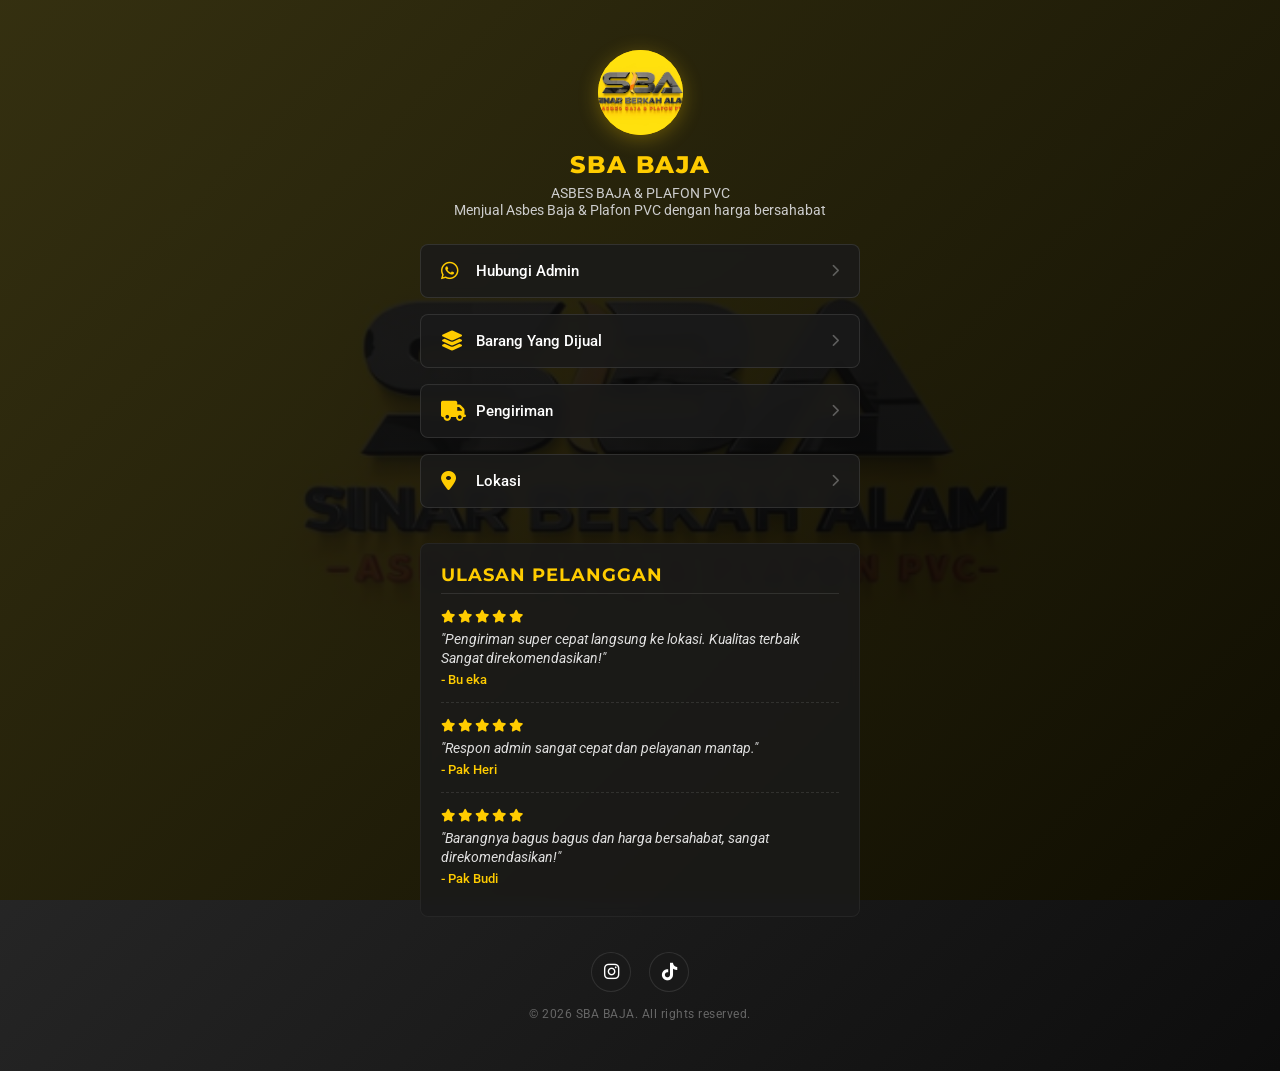
==== index.html @ a4f4d7d9 "Add files via upload" ====
<!DOCTYPE html>
<html lang="id">
<head>
    <meta charset="UTF-8">
    <meta name="viewport" content="width=device-width, initial-scale=1.0">
    <title>Sinar Berkah Alam</title>
    <link rel="icon" type="image/x-icon" href="sbaprofil.jpeg">
    <link rel="preconnect" href="https://fonts.googleapis.com">
    <link rel="preconnect" href="https://fonts.gstatic.com" crossorigin>
    <link href="https://fonts.googleapis.com/css2?family=Montserrat:wght@700;800&family=Roboto:wght@400;500;700&display=swap" rel="stylesheet">
    <link rel="stylesheet" href="https://cdnjs.cloudflare.com/ajax/libs/font-awesome/6.5.1/css/all.min.css">
    <link rel="stylesheet" href="style.css">
</head>
<body>

<div class="bg-overlay"></div>

    <div class="container" id="main-page">
        
        <header class="profile-header">
            <div class="logo-wrapper">
             <img src="sbaprofil.jpeg" alt="Logo Toko Baja Utama" class="profile-img">
            </div>
            <h1>SBA BAJA </h1>
            <p class="tagline">ASBES BAJA & PLAFON PVC</p>
             <p class="tagline">Menjual Asbes Baja & Plafon PVC dengan harga bersahabat</p>
        </header>

        <main class="links-container">
            
            <a href="https://wa.me/6287849456328?text=Halo%20Kak,%20saya%20ingin%20tanya%20." target="_blank" class="link-card whatsapp-btn">
                <i class="fa-brands fa-whatsapp"></i>
                <span class="link-text">Hubungi Admin </span>
                <i class="fa-solid fa-chevron-right arrow-icon"></i>
            </a>

            <button class="link-card" id="btn-katalog">
                <i class="fa-solid fa-layer-group"></i>
                <span class="link-text">Barang Yang Dijual</span>
                <i class="fa-solid fa-chevron-right arrow-icon"></i>
            </button>

            <button class="link-card" id="btn-pengiriman">
                <i class="fa-solid fa-truck"></i>
                <span class="link-text">Pengiriman</span>
                <i class="fa-solid fa-chevron-right arrow-icon"></i>
            </button>

            <a href="https://maps.app.goo.gl/fTJNXTaYMmRYV2j47" target="_blank" class="link-card">
                <i class="fa-solid fa-location-dot"></i>
                <span class="link-text">Lokasi</span>
                <i class="fa-solid fa-chevron-right arrow-icon"></i>
            </a>

        </main>

        <section class="reviews-section">
            <h2>Ulasan Pelanggan</h2>
            
            <div class="review-card">
                <div class="review-stars">
                    <i class="fa-solid fa-star"></i>
                    <i class="fa-solid fa-star"></i>
                    <i class="fa-solid fa-star"></i>
                    <i class="fa-solid fa-star"></i>
                    <i class="fa-solid fa-star"></i>
                </div>
                <p class="review-text">"Pengiriman super cepat langsung ke lokasi. Kualitas terbaik Sangat direkomendasikan!"</p>
                <p class="review-author">- Bu eka</p>
            </div>

            <div class="review-card">
                <div class="review-stars">
                    <i class="fa-solid fa-star"></i>
                    <i class="fa-solid fa-star"></i>
                    <i class="fa-solid fa-star"></i>
                    <i class="fa-solid fa-star"></i>
                    <i class="fa-solid fa-star"></i>
                </div>
                <p class="review-text">"Respon admin sangat cepat dan pelayanan mantap."</p>
                <p class="review-author">- Pak Heri</p>
            </div>

            <div class="review-card">
                <div class="review-stars">
                    <i class="fa-solid fa-star"></i>
                    <i class="fa-solid fa-star"></i>
                    <i class="fa-solid fa-star"></i>
                    <i class="fa-solid fa-star"></i>
                    <i class="fa-solid fa-star"></i>
                </div>
                <p class="review-text">"Barangnya bagus bagus dan harga bersahabat, sangat direkomendasikan!"</p>
                <p class="review-author">- Pak Budi</p>
            </div>

        </section>

        <footer>
            <div class="social-icons">
                <a href="https://www.instagram.com/sba_baja28?utm_source=ig_web_button_share_sheet&igsh=ZDNlZDc0MzIxNw==" target="_blank" aria-label="Instagram"><i class="fa-brands fa-instagram"></i></a>
                <a href="https://www.tiktok.com/@cahayabarokahperk?is_from_webapp=1&sender_device=pc" target="_blank" aria-label="TikTok"><i class="fa-brands fa-tiktok"></i></a>
            </div>
            <p class="copyright">© 2026 SBA BAJA. All rights reserved.</p>
        </footer>

    </div>

    <div class="container d-none" id="katalog-page">
        
        <header class="katalog-header">
            <button id="btn-kembali"><i class="fa-solid fa-arrow-left"></i> Kembali</button>
            <h2>Barang Yang Dijual</h2>
        </header>

        <main class="product-grid">
            
            <div class="product-card">
                <div class="product-img-box">
                    <img src="alderon.png" alt="">
                </div>
                <h3>ALDERON</h3>
            </div>

            <div class="product-card">
                <div class="product-img-box">
                    <img src="bajaringan.png" alt="">
                </div>
                <h3>BAJA RINGAN</h3>
            </div>

            <div class="product-card">
                <div class="product-img-box">
                    <img src="listpvc.png" alt="">
                </div>
                <h3>LIST PVC</h3>
            </div>

            <div class="product-card">
                <div class="product-img-box">
                    <img src="pvc.png" alt="">
                </div>
                <h3>PVC</h3>
            </div>

            <div class="product-card">
                <div class="product-img-box">
                    <img src="spandek pasir.png" alt="">
                </div>
                <h3>SPANDEK PASIR</h3>
            </div>

            <div class="product-card">
                <div class="product-img-box">
                    <img src="spandek.png" alt="">
                </div>
                <h3>SPANDEK</h3>
            </div>

            <div class="product-card">
                <div class="product-img-box">
                    <img src="wallboardpvc.png" alt="">
                </div>
                <h3>WALLBOARD PVC</h3>
            </div>

             <div class="product-card">
                <div class="product-img-box">
                    <img src="wfc.png" alt="">
                </div>
                <h3>WFC</h3>

        </main>
        <footer>
            <p class="copyright">© 2026 TeguhMF. All rights reserved.</p>
        </footer>

    </div>

    <div class="container d-none" id="pengiriman-page">
        
        <header class="katalog-header">
            <button id="btn-kembali-pengiriman"><i class="fa-solid fa-arrow-left"></i> Kembali</button>
            <h2>Pengiriman</h2>
        </header>

        <main class="product-grid">
            
            <div class="product-card">
                <div class="product-img-box">
                    <img src="1.png" alt="">
                </div>
            </div>

            <div class="product-card">
                <div class="product-img-box">
                    <img src="2.png" alt="">
                </div>
            </div>

            <div class="product-card">
                <div class="product-img-box">
                    <img src="5.png" alt="">
                </div>
            </div>

            <div class="product-card">
                <div class="product-img-box">
                    <img src="4.png" alt="">
                </div>
            </div>

        </main>

        <footer>
            <p class="copyright">© 2026 TeguhMF. All rights reserved.</p>
        </footer>

    </div>
    <script src="script.js"></script>
</body>
</html>
---- style.css ----
/* ==========================================================================
   RESET & VARIABEL UTAMA
   ========================================================================== */
* {
    margin: 0;
    padding: 0;
    box-sizing: border-box;
}

:root {
    --primary-yellow: #FFCC00;       /* Kuning Safety Proyek */
    --dark-bg: #111111;              /* Hitam Pekat */
    --dark-card: rgba(26, 26, 26, 0.85); /* Hitam Transparan untuk Efek Glassmorphism */
    --text-white: #FFFFFF;
    --text-muted: #CCCCCC;
    --text-dark: #111111;
}

/* ==========================================================================
   HALAMAN UTAMA (BODY & OVERLAY)
   ========================================================================== */
body {
    font-family: 'Roboto', sans-serif;
    /* Ganti URL di bawah ini dengan gambar latar belakang gudang/baja milik Anda */
    background-image: url('sbalogo.png');
    background-size: cover;
    background-position: center;
    background-attachment: fixed;
    color: var(--text-white);
    min-height: 100vh;
    display: flex;
    justify-content: center;
    align-items: center;
    position: relative;
    padding: 20px 0;
}

.bg-overlay {
    position: absolute;
    top: 0;
    left: 0;
    width: 100%;
    height: 100%;
    background: linear-gradient(135deg, rgba(17, 17, 17, 0.85) 0%, rgba(0, 0, 0, 0.95) 100%);
    z-index: 1;
}

/* ==========================================================================
   CONTAINER UTAMA (MOBILE FIRST LAYOUT)
   ========================================================================== */
.container {
    position: relative;
    z-index: 2;
    width: 100%;
    max-width: 480px; /* Standar ukuran tampilan Linktree di HP */
    padding: 30px 20px;
    text-align: center;
}

/* ==========================================================================
   HEADER (LOGO & NAMA TOKO)
   ========================================================================== */
.profile-header {
    margin-bottom: 25px;
}

.logo-wrapper {
    width: 85px;
    height: 85px;
    background-color: var(--primary-yellow);
    border-radius: 50%;
    margin: 0 auto 15px;
    display: flex;
    justify-content: center;
    align-items: center;
    box-shadow: 0 4px 20px rgba(255, 204, 0, 0.3);
}

.logo-wrapper i {
    font-size: 2.3rem;
    color: var(--text-dark);
}

.profile-header h1 {
    font-family: 'Montserrat', sans-serif;
    font-size: 1.5rem;
    font-weight: 800;
    letter-spacing: 1.5px;
    color: var(--primary-yellow);
    margin-bottom: 6px;
}

.profile-header .tagline {
    font-size: 0.9rem;
    color: var(--text-muted);
    font-weight: 400;
}

/* ==========================================================================
   SEKSI TENTANG KAMI
   ========================================================================== */
.about-section {
    background-color: var(--dark-card);
    border-left: 4px solid var(--primary-yellow);
    padding: 15px 20px;
    border-radius: 4px;
    margin-bottom: 30px;
    text-align: left;
    backdrop-filter: blur(5px);
    -webkit-backdrop-filter: blur(5px);
}

.about-section p {
    font-size: 0.9rem;
    line-height: 1.5;
    color: #e0e0e0;
}

/* ==========================================================================
   KUMPULAN TOMBOL TAUTAN (LINKS)
   ========================================================================== */
.links-container {
    display: flex;
    flex-direction: column;
    gap: 16px;
    margin-bottom: 35px;
}

.link-card {
    display: flex;
    align-items: center;
    background-color: var(--dark-card);
    border: 1px solid rgba(255, 255, 255, 0.1);
    padding: 16px 20px;
    border-radius: 8px;
    text-decoration: none;
    color: var(--text-white);
    transition: all 0.3s ease;
    backdrop-filter: blur(5px);
    -webkit-backdrop-filter: blur(5px);
}

.link-card i:first-child {
    font-size: 1.25rem;
    color: var(--primary-yellow);
    width: 25px;
    text-align: left;
}

.link-card .link-text {
    flex-grow: 1;
    text-align: left;
    padding-left: 10px;
    font-size: 0.95rem;
    font-weight: 500;
}

.link-card .arrow-icon {
    font-size: 0.8rem;
    color: rgba(255, 255, 255, 0.3);
    transition: transform 0.3s ease;
}

/* Efek Hover Tombol Biasa */
.link-card:hover {
    transform: translateY(-2px);
    background-color: var(--primary-yellow);
    color: var(--text-dark);
    border-color: var(--primary-yellow);
    box-shadow: 0 6px 20px rgba(255, 204, 0, 0.2);
}

.link-card:hover i:first-child,
.link-card:hover .arrow-icon {
    color: var(--text-dark);
}

.link-card:hover .arrow-icon {
    transform: translateX(3px);
}

/* Kustomisasi Khusus Tombol WhatsApp */
.whatsapp-btn:hover {
    background-color: #25D366;
    border-color: #25D366;
    color: var(--text-white);
    box-shadow: 0 6px 20px rgba(37, 211, 102, 0.3);
}

.whatsapp-btn:hover i:first-child,
.whatsapp-btn:hover .arrow-icon {
    color: var(--text-white);
}

/* ==========================================================================
   SEKSI ULASAN / TESTIMONI
   ========================================================================== */
.reviews-section {
    background-color: var(--dark-card);
    border: 1px solid rgba(255, 255, 255, 0.05);
    padding: 20px;
    border-radius: 8px;
    text-align: left;
    margin-bottom: 35px;
    backdrop-filter: blur(5px);
    -webkit-backdrop-filter: blur(5px);
}

.reviews-section h2 {
    font-family: 'Montserrat', sans-serif;
    font-size: 1.1rem;
    color: var(--primary-yellow);
    margin-bottom: 15px;
    text-transform: uppercase;
    letter-spacing: 1px;
    border-bottom: 1px solid rgba(255, 255, 255, 0.1);
    padding-bottom: 8px;
}

.review-card {
    margin-bottom: 15px;
    padding-bottom: 15px;
    border-bottom: 1px dashed rgba(255, 255, 255, 0.1);
}

.review-card:last-of-type {
    margin-bottom: 10px;
    padding-bottom: 0;
    border-bottom: none;
}

.review-stars {
    color: var(--primary-yellow);
    font-size: 0.8rem;
    margin-bottom: 6px;
}

.review-text {
    font-size: 0.85rem;
    font-style: italic;
    color: #e0e0e0;
    line-height: 1.4;
    margin-bottom: 4px;
}

.review-author {
    font-size: 0.8rem;
    color: var(--primary-yellow);
    font-weight: 500;
}

.google-review-link {
    display: inline-block;
    margin-top: 5px;
    font-size: 0.8rem;
    color: var(--primary-yellow);
    text-decoration: none;
    font-weight: 500;
    transition: opacity 0.2s;
}

.google-review-link:hover {
    text-decoration: underline;
    opacity: 0.9;
}

/* ==========================================================================
   FOOTER & MEDIA SOSIAL
   ========================================================================== */
footer {
    margin-top: 20px;
}

.social-icons {
    display: flex;
    justify-content: center;
    gap: 18px;
    margin-bottom: 15px;
}

.social-icons a {
    display: flex;
    justify-content: center;
    align-items: center;
    width: 40px;
    height: 40px;
    background-color: var(--dark-card);
    border: 1px solid rgba(255, 255, 255, 0.1);
    color: var(--text-white);
    border-radius: 50%;
    font-size: 1.1rem;
    text-decoration: none;
    transition: all 0.3s ease;
}

.social-icons a:hover {
    background-color: var(--primary-yellow);
    color: var(--text-dark);
    transform: scale(1.1);
    box-shadow: 0 4px 15px rgba(255, 204, 0, 0.3);
}

.copyright {
    font-size: 0.75rem;
    color: #666666;
    letter-spacing: 0.5px;
}

.profile-img {
    width: 100%;
    height: 100%;
    object-fit: cover; /* Agar gambar tidak gepeng */
    border-radius: 50%; /* Membuat gambar jadi bulat sempurna */
}

/* ==========================================================================
   STYLE TAMBAHAN UNTUK HALAMAN KATALOG
   ========================================================================== */

/* Kelas pembantu untuk menyembunyikan halaman */
.d-none {
    display: none !important;
}

/* Tombol / Navigasi di Halaman Katalog */
button.link-card {
    width: 100%;
    border: 1px solid rgba(255, 255, 255, 0.1);
    cursor: pointer;
    font-family: inherit;
}

.katalog-header {
    text-align: left;
    margin-bottom: 25px;
    position: relative;
}

/* KODE BARU (Sudah digabung): */
#btn-kembali, #btn-kembali-pengiriman {
    background: none;
    border: none;
    color: var(--primary-yellow);
    font-size: 0.95rem;
    font-weight: 500;
    cursor: pointer;
    padding: 0;
    margin-bottom: 15px;
    display: flex;
    align-items: center;
    gap: 8px;
    transition: opacity 0.2s;
}
#btn-kembali:hover {
    opacity: 0.8;
}

.katalog-header h2 {
    font-family: 'Montserrat', sans-serif;
    font-size: 1.6rem;
    color: var(--primary-yellow);
    text-transform: uppercase;
}

.katalog-header p {
    font-size: 0.85rem;
    color: var(--text-muted);
    margin-top: 4px;
}

/* Tata Letak Grid Produk (2 Kolom Sejajar) */
.product-grid {
    display: grid;
    grid-template-columns: repeat(2, 1fr);
    gap: 15px;
    margin-bottom: 35px;
}

/* Kartu Produk (Hanya Gambar & Nama) */
.product-card {
    background-color: var(--dark-card);
    border: 1px solid rgba(255, 255, 255, 0.05);
    border-radius: 8px;
    padding: 10px;
    text-align: center;
    backdrop-filter: blur(5px);
    -webkit-backdrop-filter: blur(5px);
    transition: transform 0.3s ease, border-color 0.3s ease;
}

.product-img-box {
    width: 100%;
    aspect-ratio: 1 / 1; /* Membuat kotak gambar kotak sempurna (1:1) */
    background-color: #222;
    border-radius: 6px;
    overflow: hidden;
    margin-bottom: 10px;
    border: 1px solid rgba(255, 255, 255, 0.1);
}

.product-img-box img {
    width: 100%;
    height: 100%;
    object-fit: cover; /* Gambar otomatis memotong proporsional, tidak gepeng */
    transition: transform 0.3s ease;
}

.product-card h3 {
    font-size: 0.85rem;
    font-weight: 600;
    color: var(--text-white);
    line-height: 1.3;
    padding: 2px 4px;
}

/* Efek Interaksi saat Kartu Produk Disentuh/Hover */
.product-card:hover {
    transform: translateY(-3px);
    border-color: var(--primary-yellow);
}

.product-card:hover .product-img-box img {
    transform: scale(1.05); /* Gambar sedikit membesar saat di-hover */
}
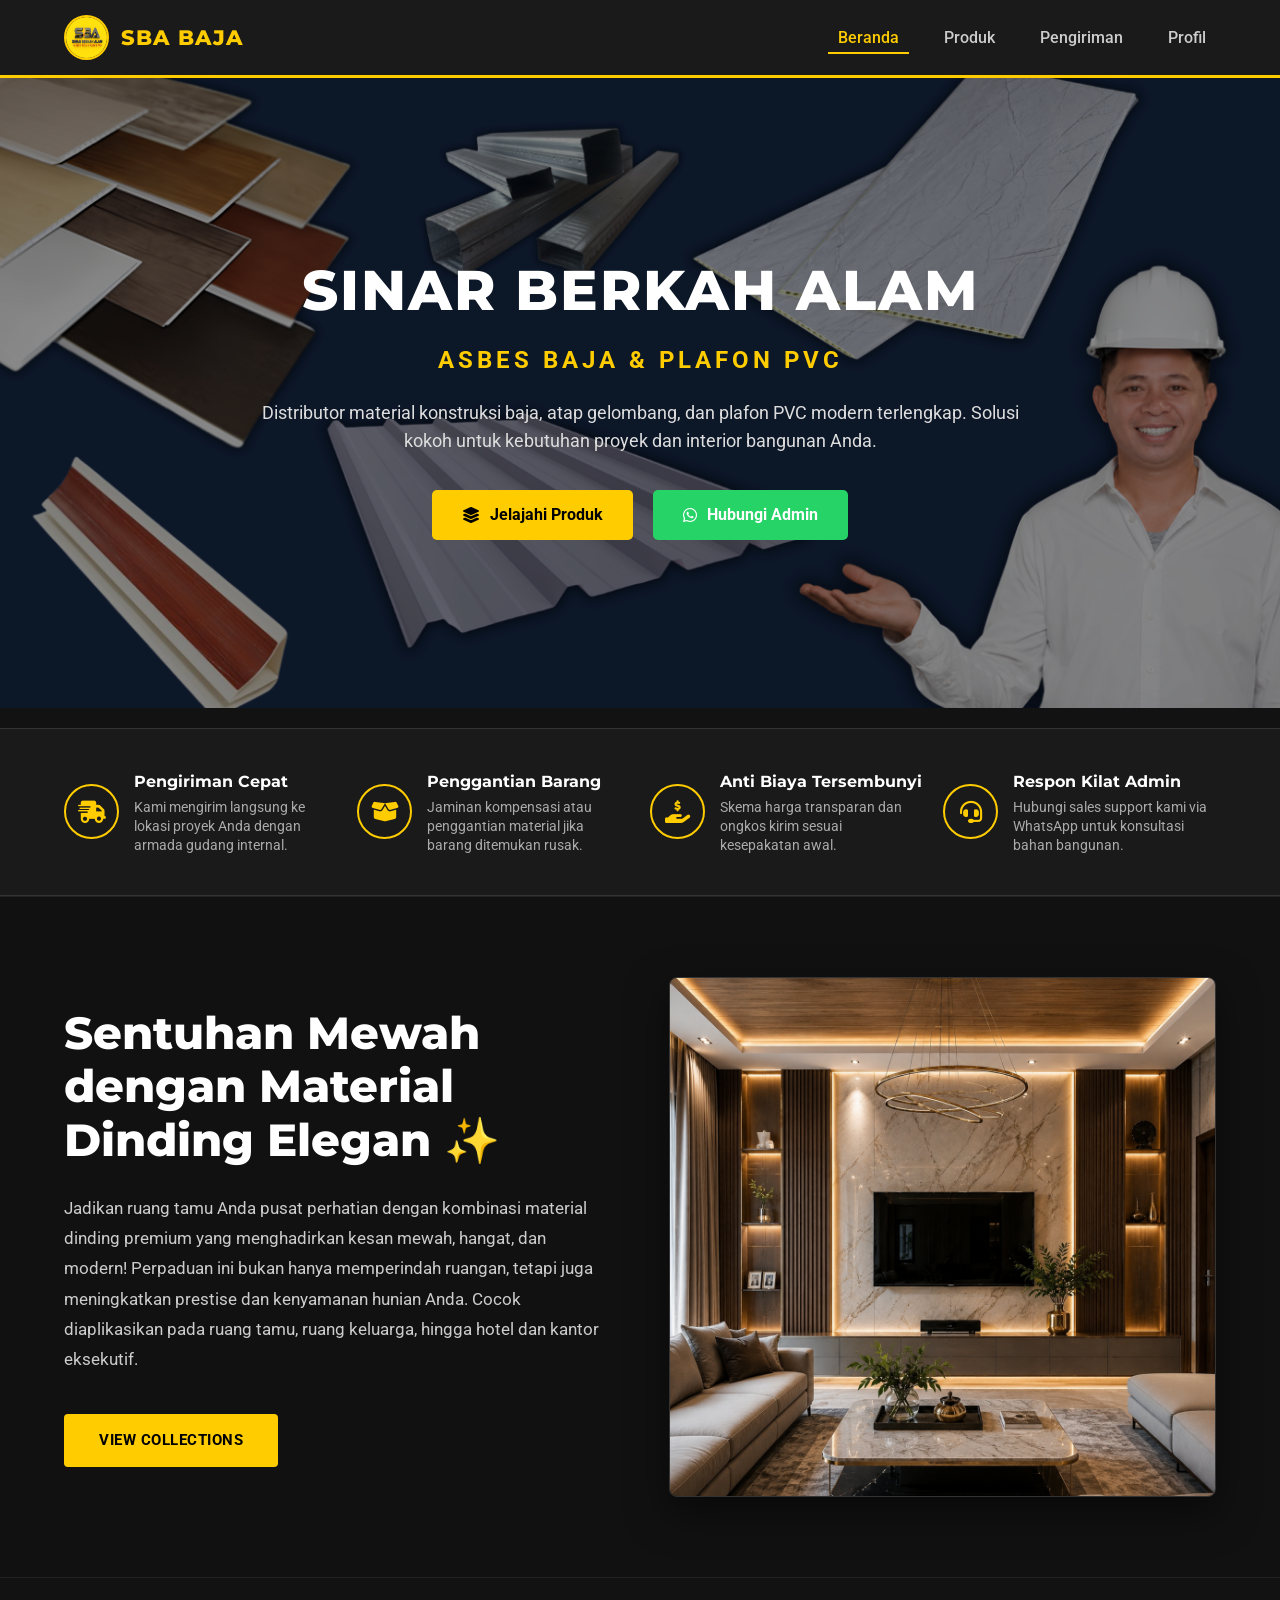
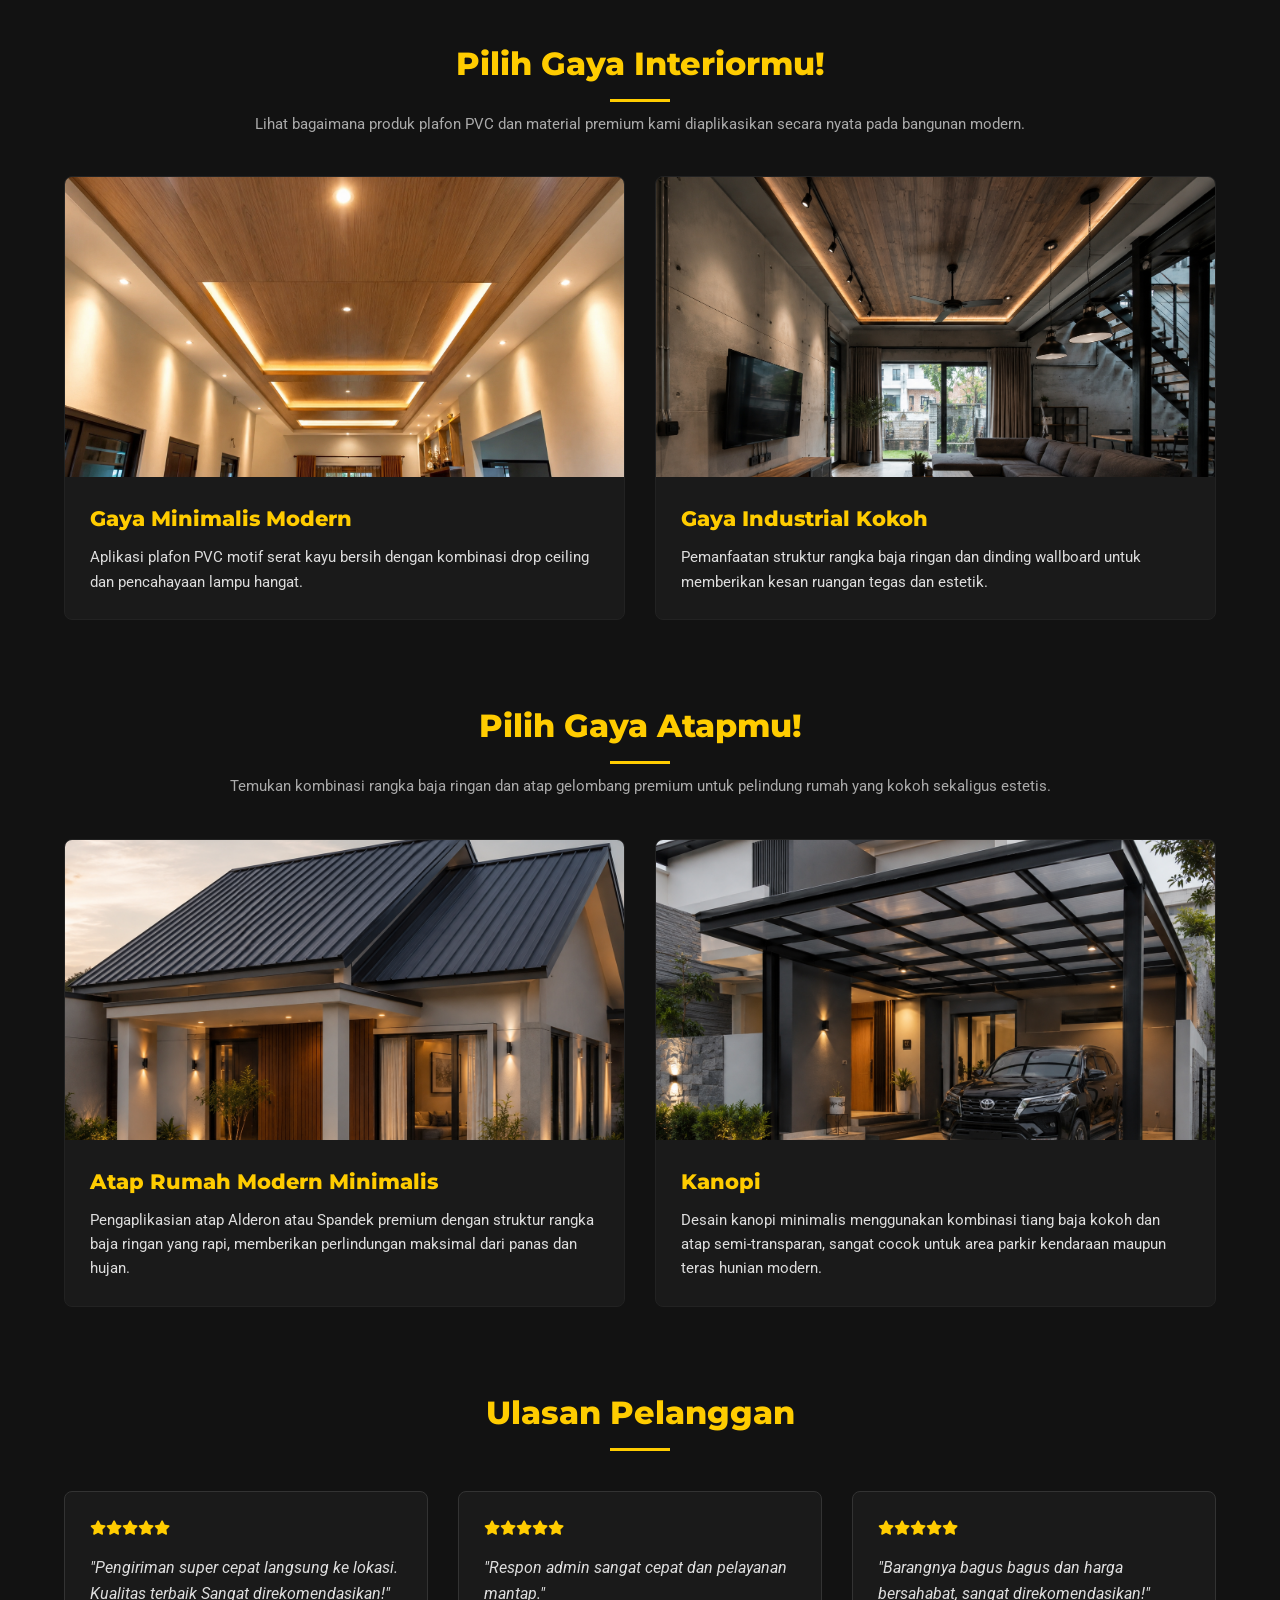
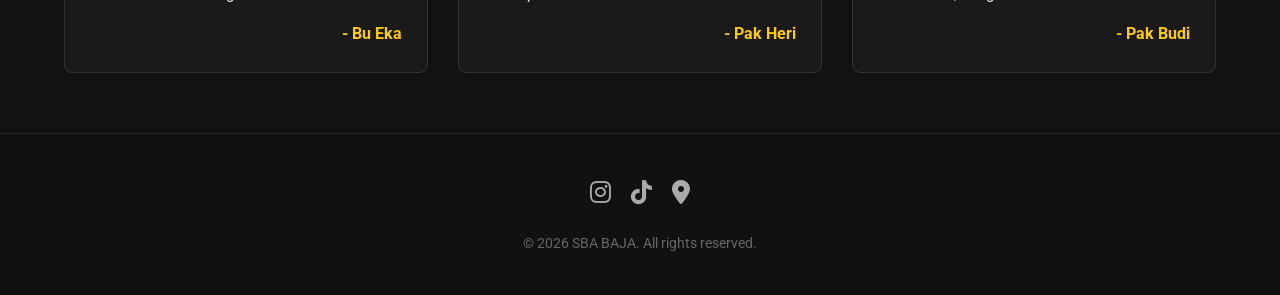
==== commit 84873bcb: "Add files via upload" ====
--- a/index.html
+++ b/index.html
@@ -3,7 +3,7 @@
 <head>
     <meta charset="UTF-8">
     <meta name="viewport" content="width=device-width, initial-scale=1.0">
-    <title>Sinar Berkah Alam</title>
+    <title>Sinar Berkah Alam - Perusahaan Baja & Plafon PVC</title>
     <link rel="icon" type="image/x-icon" href="sbaprofil.jpeg">
     <link rel="preconnect" href="https://fonts.googleapis.com">
     <link rel="preconnect" href="https://fonts.gstatic.com" crossorigin>
@@ -13,209 +13,183 @@
 </head>
 <body>
 
-<div class="bg-overlay"></div>
+    <nav class="navbar">
+        <div class="nav-container">
+            <a href="index.html" class="nav-logo">
+                <img src="sbaprofil.jpeg" alt="Logo SBA">
+                <span>SBA BAJA</span>
+            </a>
+            <ul class="nav-menu">
+                <li><a href="index.html" class="active">Beranda</a></li>
+                <li><a href="katalog.html">Produk</a></li>
+                <li><a href="pengiriman.html">Pengiriman</a></li>
+                <li><a href="profil.html">Profil</a></li>
+            </ul>
+        </div>
+    </nav>
 
-    <div class="container" id="main-page">
+    <header class="hero-section">
+        <div class="hero-overlay"></div>
+        <div class="hero-content">
+            <h1>SINAR BERKAH ALAM</h1>
+            <p class="hero-tagline">ASBES BAJA & PLAFON PVC</p>
+            <p class="hero-desc">Distributor material konstruksi baja, atap gelombang, dan plafon PVC modern terlengkap. Solusi kokoh untuk kebutuhan proyek dan interior bangunan Anda.</p>
+            <div class="hero-buttons">
+                <a href="katalog.html" class="btn-primary"><i class="fa-solid fa-layer-group"></i> Jelajahi Produk</a>
+                <a href="https://wa.me/6287849456328?text=Halo%20SBA%20Baja,%20saya%20ingin%20tanya%20mengenai%20produk%20Anda." target="_blank" class="btn-whatsapp"><i class="fa-brands fa-whatsapp"></i> Hubungi Admin</a>
+            </div>
+        </div>
+    </header>
+
+    <section class="features-container">
+        <div class="features-grid">
+            <div class="feature-item">
+                <div class="feature-icon-box">
+                    <i class="fa-solid fa-truck-fast"></i>
+                </div>
+                <div class="feature-text">
+                    <h4>Pengiriman Cepat</h4>
+                    <p>Kami mengirim langsung ke lokasi proyek Anda dengan armada gudang internal.</p>
+                </div>
+            </div>
+            <div class="feature-item">
+                <div class="feature-icon-box">
+                    <i class="fa-solid fa-box-open"></i>
+                </div>
+                <div class="feature-text">
+                    <h4>Penggantian Barang</h4>
+                    <p>Jaminan kompensasi atau penggantian material jika barang ditemukan rusak.</p>
+                </div>
+            </div>
+            <div class="feature-item">
+                <div class="feature-icon-box">
+                    <i class="fa-solid fa-hand-holding-dollar"></i>
+                </div>
+                <div class="feature-text">
+                    <h4>Anti Biaya Tersembunyi</h4>
+                    <p>Skema harga transparan dan ongkos kirim sesuai kesepakatan awal.</p>
+                </div>
+            </div>
+            <div class="feature-item">
+                <div class="feature-icon-box">
+                    <i class="fa-solid fa-headset"></i>
+                </div>
+                <div class="feature-text">
+                    <h4>Respon Kilat Admin</h4>
+                    <p>Hubungi sales support kami via WhatsApp untuk konsultasi bahan bangunan.</p>
+                </div>
+            </div>
+        </div>
+    </section>
+
+    <!-- SEKSI HIGHLIGHT PROYEK (Berdasarkan Gambar image_b0f7e9.jpg) -->
+    <section class="highlight-container">
+        <div class="highlight-content">
+            <div class="highlight-text-box">
+                <h2>Sentuhan Mewah dengan Material Dinding Elegan <span class="sparkle-emoji">✨</span></h2>
+                <p>Jadikan ruang tamu Anda pusat perhatian dengan kombinasi material dinding premium yang menghadirkan kesan mewah, hangat, dan modern! Perpaduan ini bukan hanya memperindah ruangan, tetapi juga meningkatkan prestise dan kenyamanan hunian Anda. Cocok diaplikasikan pada ruang tamu, ruang keluarga, hingga hotel dan kantor eksekutif.</p>
+                <a href="katalog.html" class="btn-view-collections">View Collections</a>
+            </div>
+            <div class="highlight-image-box">
+                <!-- Ganti 'foto-ruang-tamu.jpeg' dengan nama file foto interior Anda -->
+                <img src="interiornew.png" alt="Aplikasi Material Dinding Mewah">
+            </div>
+        </div>
+    </section>
+
+    <section class="inspiration-container">
+        <h2 class="section-title">Pilih Gaya Interiormu!</h2>
+        <p class="section-subtitle">Lihat bagaimana produk plafon PVC dan material premium kami diaplikasikan secara nyata pada bangunan modern.</p>
         
-        <header class="profile-header">
-            <div class="logo-wrapper">
-             <img src="sbaprofil.jpeg" alt="Logo Toko Baja Utama" class="profile-img">
+        <div class="inspiration-grid">
+            <div class="inspiration-card">
+                <div class="inspiration-img-box">
+                    <img src="ruangtamu.png" alt="Inspirasi Plafon PVC Minimalis">
+                </div>
+                <div class="inspiration-info">
+                    <h3>Gaya Minimalis Modern</h3>
+                    <p>Aplikasi plafon PVC motif serat kayu bersih dengan kombinasi drop ceiling dan pencahayaan lampu hangat.</p>
+                </div>
             </div>
-            <h1>SBA BAJA </h1>
-            <p class="tagline">ASBES BAJA & PLAFON PVC</p>
-             <p class="tagline">Menjual Asbes Baja & Plafon PVC dengan harga bersahabat</p>
-        </header>
 
-        <main class="links-container">
-            
-            <a href="https://wa.me/6287849456328?text=Halo%20Kak,%20saya%20ingin%20tanya%20." target="_blank" class="link-card whatsapp-btn">
-                <i class="fa-brands fa-whatsapp"></i>
-                <span class="link-text">Hubungi Admin </span>
-                <i class="fa-solid fa-chevron-right arrow-icon"></i>
-            </a>
+            <div class="inspiration-card">
+                <div class="inspiration-img-box">
+                    <img src="industrial.png" alt="Inspirasi Struktur Industrial">
+                </div>
+                <div class="inspiration-info">
+                    <h3>Gaya Industrial Kokoh</h3>
+                    <p>Pemanfaatan struktur rangka baja ringan dan dinding wallboard untuk memberikan kesan ruangan tegas dan estetik.</p>
+                </div>
+            </div>
+        </div>
+    </section>
 
-            <button class="link-card" id="btn-katalog">
-                <i class="fa-solid fa-layer-group"></i>
-                <span class="link-text">Barang Yang Dijual</span>
-                <i class="fa-solid fa-chevron-right arrow-icon"></i>
-            </button>
+<section class="roof-inspiration-container">
+        <h2 class="section-title">Pilih Gaya Atapmu!</h2>
+        <p class="section-subtitle">Temukan kombinasi rangka baja ringan dan atap gelombang premium untuk pelindung rumah yang kokoh sekaligus estetis.</p>
+        
+        <div class="roof-grid">
+            <div class="roof-card">
+                <div class="roof-img-box">
+                    <!-- Ganti 'atap-minimalis.jpg' dengan file foto proyek atap/kanopi Anda -->
+                    <img src="atap.png" alt="Inspirasi Atap Rumah Minimalis">
+                </div>
+                <div class="roof-info">
+                    <h3>Atap Rumah Modern Minimalis</h3>
+                    <p>Pengaplikasian atap Alderon atau Spandek premium dengan struktur rangka baja ringan yang rapi, memberikan perlindungan maksimal dari panas dan hujan.</p>
+                </div>
+            </div>
 
-            <button class="link-card" id="btn-pengiriman">
-                <i class="fa-solid fa-truck"></i>
-                <span class="link-text">Pengiriman</span>
-                <i class="fa-solid fa-chevron-right arrow-icon"></i>
-            </button>
+            <div class="roof-card">
+                <div class="roof-img-box">
+                    <!-- Ganti 'kanopi-baja.jpg' dengan file foto proyek kanopi/gudang Anda -->
+                    <img src="kanopi.png" alt="Inspirasi Kanopi Baja Ringan">
+                </div>
+                <div class="roof-info">
+                    <h3>Kanopi</h3>
+                    <p>Desain kanopi minimalis menggunakan kombinasi tiang baja kokoh dan atap semi-transparan, sangat cocok untuk area parkir kendaraan maupun teras hunian modern.</p>
+                </div>
+            </div>
+        </div>
+    </section>
 
-            <a href="https://maps.app.goo.gl/fTJNXTaYMmRYV2j47" target="_blank" class="link-card">
-                <i class="fa-solid fa-location-dot"></i>
-                <span class="link-text">Lokasi</span>
-                <i class="fa-solid fa-chevron-right arrow-icon"></i>
-            </a>
-
-        </main>
-
-        <section class="reviews-section">
-            <h2>Ulasan Pelanggan</h2>
-            
+    <section class="reviews-container">
+        <h2 class="section-title">Ulasan Pelanggan</h2>
+        <div class="reviews-grid">
             <div class="review-card">
                 <div class="review-stars">
-                    <i class="fa-solid fa-star"></i>
-                    <i class="fa-solid fa-star"></i>
-                    <i class="fa-solid fa-star"></i>
-                    <i class="fa-solid fa-star"></i>
-                    <i class="fa-solid fa-star"></i>
+                    <i class="fa-solid fa-star"></i><i class="fa-solid fa-star"></i><i class="fa-solid fa-star"></i><i class="fa-solid fa-star"></i><i class="fa-solid fa-star"></i>
                 </div>
                 <p class="review-text">"Pengiriman super cepat langsung ke lokasi. Kualitas terbaik Sangat direkomendasikan!"</p>
-                <p class="review-author">- Bu eka</p>
+                <p class="review-author">- Bu Eka</p>
             </div>
-
             <div class="review-card">
                 <div class="review-stars">
-                    <i class="fa-solid fa-star"></i>
-                    <i class="fa-solid fa-star"></i>
-                    <i class="fa-solid fa-star"></i>
-                    <i class="fa-solid fa-star"></i>
-                    <i class="fa-solid fa-star"></i>
+                    <i class="fa-solid fa-star"></i><i class="fa-solid fa-star"></i><i class="fa-solid fa-star"></i><i class="fa-solid fa-star"></i><i class="fa-solid fa-star"></i>
                 </div>
                 <p class="review-text">"Respon admin sangat cepat dan pelayanan mantap."</p>
                 <p class="review-author">- Pak Heri</p>
             </div>
-
             <div class="review-card">
                 <div class="review-stars">
-                    <i class="fa-solid fa-star"></i>
-                    <i class="fa-solid fa-star"></i>
-                    <i class="fa-solid fa-star"></i>
-                    <i class="fa-solid fa-star"></i>
-                    <i class="fa-solid fa-star"></i>
+                    <i class="fa-solid fa-star"></i><i class="fa-solid fa-star"></i><i class="fa-solid fa-star"></i><i class="fa-solid fa-star"></i><i class="fa-solid fa-star"></i>
                 </div>
                 <p class="review-text">"Barangnya bagus bagus dan harga bersahabat, sangat direkomendasikan!"</p>
                 <p class="review-author">- Pak Budi</p>
             </div>
+        </div>
+    </section>
 
-        </section>
-
-        <footer>
+    <footer>
+        <div class="footer-container">
             <div class="social-icons">
                 <a href="https://www.instagram.com/sba_baja28?utm_source=ig_web_button_share_sheet&igsh=ZDNlZDc0MzIxNw==" target="_blank" aria-label="Instagram"><i class="fa-brands fa-instagram"></i></a>
                 <a href="https://www.tiktok.com/@cahayabarokahperk?is_from_webapp=1&sender_device=pc" target="_blank" aria-label="TikTok"><i class="fa-brands fa-tiktok"></i></a>
+                <a href="https://maps.app.goo.gl/fTJNXTaYMmRYV2j47" target="_blank" aria-label="Google Maps"><i class="fa-solid fa-location-dot"></i></a>
             </div>
             <p class="copyright">© 2026 SBA BAJA. All rights reserved.</p>
-        </footer>
+        </div>
+    </footer>
 
-    </div>
-
-    <div class="container d-none" id="katalog-page">
-        
-        <header class="katalog-header">
-            <button id="btn-kembali"><i class="fa-solid fa-arrow-left"></i> Kembali</button>
-            <h2>Barang Yang Dijual</h2>
-        </header>
-
-        <main class="product-grid">
-            
-            <div class="product-card">
-                <div class="product-img-box">
-                    <img src="alderon.png" alt="">
-                </div>
-                <h3>ALDERON</h3>
-            </div>
-
-            <div class="product-card">
-                <div class="product-img-box">
-                    <img src="bajaringan.png" alt="">
-                </div>
-                <h3>BAJA RINGAN</h3>
-            </div>
-
-            <div class="product-card">
-                <div class="product-img-box">
-                    <img src="listpvc.png" alt="">
-                </div>
-                <h3>LIST PVC</h3>
-            </div>
-
-            <div class="product-card">
-                <div class="product-img-box">
-                    <img src="pvc.png" alt="">
-                </div>
-                <h3>PVC</h3>
-            </div>
-
-            <div class="product-card">
-                <div class="product-img-box">
-                    <img src="spandek pasir.png" alt="">
-                </div>
-                <h3>SPANDEK PASIR</h3>
-            </div>
-
-            <div class="product-card">
-                <div class="product-img-box">
-                    <img src="spandek.png" alt="">
-                </div>
-                <h3>SPANDEK</h3>
-            </div>
-
-            <div class="product-card">
-                <div class="product-img-box">
-                    <img src="wallboardpvc.png" alt="">
-                </div>
-                <h3>WALLBOARD PVC</h3>
-            </div>
-
-             <div class="product-card">
-                <div class="product-img-box">
-                    <img src="wfc.png" alt="">
-                </div>
-                <h3>WFC</h3>
-
-        </main>
-        <footer>
-            <p class="copyright">© 2026 TeguhMF. All rights reserved.</p>
-        </footer>
-
-    </div>
-
-    <div class="container d-none" id="pengiriman-page">
-        
-        <header class="katalog-header">
-            <button id="btn-kembali-pengiriman"><i class="fa-solid fa-arrow-left"></i> Kembali</button>
-            <h2>Pengiriman</h2>
-        </header>
-
-        <main class="product-grid">
-            
-            <div class="product-card">
-                <div class="product-img-box">
-                    <img src="1.png" alt="">
-                </div>
-            </div>
-
-            <div class="product-card">
-                <div class="product-img-box">
-                    <img src="2.png" alt="">
-                </div>
-            </div>
-
-            <div class="product-card">
-                <div class="product-img-box">
-                    <img src="5.png" alt="">
-                </div>
-            </div>
-
-            <div class="product-card">
-                <div class="product-img-box">
-                    <img src="4.png" alt="">
-                </div>
-            </div>
-
-        </main>
-
-        <footer>
-            <p class="copyright">© 2026 TeguhMF. All rights reserved.</p>
-        </footer>
-
-    </div>
-    <script src="script.js"></script>
 </body>
 </html>
--- a/style.css
+++ b/style.css
@@ -1,424 +1,1613 @@
-/* ==========================================================================
-   RESET & VARIABEL UTAMA
-   ========================================================================== */
+/* RESET & GLOBAL STYLES */
 * {
     margin: 0;
     padding: 0;
     box-sizing: border-box;
 }
 
-:root {
-    --primary-yellow: #FFCC00;       /* Kuning Safety Proyek */
-    --dark-bg: #111111;              /* Hitam Pekat */
-    --dark-card: rgba(26, 26, 26, 0.85); /* Hitam Transparan untuk Efek Glassmorphism */
-    --text-white: #FFFFFF;
-    --text-muted: #CCCCCC;
-    --text-dark: #111111;
-}
-
-/* ==========================================================================
-   HALAMAN UTAMA (BODY & OVERLAY)
-   ========================================================================== */
 body {
     font-family: 'Roboto', sans-serif;
-    /* Ganti URL di bawah ini dengan gambar latar belakang gudang/baja milik Anda */
-    background-image: url('sbalogo.png');
+    background-color: #121212;
+    color: #ffffff;
+    line-height: 1.6;
+}
+
+h1, h2, h3 {
+    font-family: 'Montserrat', sans-serif;
+    font-weight: 800;
+}
+
+a {
+    text-decoration: none;
+    color: inherit;
+    transition: all 0.3s ease;
+}
+
+/* GLOBAL NAVBAR */
+.navbar {
+    background-color: #1a1a1a;
+    border-bottom: 3px solid #ffcc00;
+    position: sticky;
+    top: 0;
+    z-index: 1000;
+    padding: 15px 0;
+}
+
+.nav-container {
+    width: 90%;
+    max-width: 1200px;
+    margin: 0 auto;
+    display: flex;
+    justify-content: space-between;
+    align-items: center;
+}
+
+.nav-logo {
+    display: flex;
+    align-items: center;
+    gap: 12px;
+}
+
+.nav-logo img {
+    width: 45px;
+    height: 45px;
+    border-radius: 50%;
+    border: 2px solid #ffcc00;
+}
+
+.nav-logo span {
+    font-family: 'Montserrat', sans-serif;
+    font-weight: 800;
+    font-size: 1.3rem;
+    color: #ffcc00;
+    letter-spacing: 1px;
+}
+
+.nav-menu {
+    display: flex;
+    list-style: none;
+    gap: 25px;
+}
+
+.nav-menu a {
+    font-weight: 500;
+    font-size: 1rem;
+    padding: 5px 10px;
+    color: #cccccc;
+}
+
+.nav-menu a:hover, .nav-menu a.active {
+    color: #ffcc00;
+    border-bottom: 2px solid #ffcc00;
+}
+
+/* HERO SECTION (BERANDA) */
+.hero-section {
+    position: relative;
+    height: 70vh;
+    min-height: 450px;
+    background: url('fotoheader.png') no-repeat center center/cover;
+    display: flex;
+    align-items: center;
+    justify-content: center;
+    text-align: center;
+}
+
+.hero-overlay {
+    position: absolute;
+    top: 0; left: 0; width: 100%; height: 100%;
+    background: rgba(0, 0, 0, 0.45);
+}
+
+.hero-content {
+    position: relative;
+    z-index: 2;
+    width: 90%;
+    max-width: 800px;
+}
+
+.hero-content h1 {
+    font-size: 3.5rem;
+    color: #ffffff;
+    letter-spacing: 2px;
+    margin-bottom: 5px;
+}
+
+.hero-tagline {
+    font-size: 1.5rem;
+    font-weight: 700;
+    color: #ffcc00;
+    letter-spacing: 4px;
+    margin-bottom: 20px;
+}
+
+.hero-desc {
+    font-size: 1.1rem;
+    color: #dddddd;
+    margin-bottom: 35px;
+}
+
+.hero-buttons {
+    display: flex;
+    justify-content: center;
+    gap: 20px;
+}
+
+/* BUTTONS SYSTEM */
+.btn-primary, .btn-whatsapp {
+    padding: 12px 30px;
+    font-weight: 700;
+    border-radius: 5px;
+    display: flex;
+    align-items: center;
+    gap: 10px;
+}
+
+.btn-primary {
+    background-color: #ffcc00;
+    color: #000000;
+}
+
+.btn-primary:hover {
+    background-color: #e6b800;
+    transform: translateY(-2px);
+}
+
+.btn-whatsapp {
+    background-color: #25d366;
+    color: #ffffff;
+}
+
+.btn-whatsapp:hover {
+    background-color: #1ebd58;
+    transform: translateY(-2px);
+}
+
+/* REVIEWS SECTION */
+.reviews-container {
+    width: 90%;
+    max-width: 1200px;
+    margin: 60px auto;
+}
+
+.section-title {
+    text-align: center;
+    font-size: 2rem;
+    margin-bottom: 40px;
+    color: #ffcc00;
+    position: relative;
+}
+
+.section-title::after {
+    content: '';
+    display: block;
+    width: 60px;
+    height: 3px;
+    background-color: #ffcc00;
+    margin: 10px auto 0;
+}
+
+.reviews-grid {
+    display: flex;
+    flex-wrap: wrap;
+    gap: 25px;
+    justify-content: center;
+}
+
+.review-card {
+    background-color: #1a1a1a;
+    border: 1px solid #333;
+    border-radius: 8px;
+    padding: 25px;
+    flex: 1 1 300px;
+    max-width: 380px;
+}
+
+.review-stars {
+    color: #ffcc00;
+    margin-bottom: 15px;
+}
+
+.review-text {
+    font-style: italic;
+    color: #dddddd;
+    margin-bottom: 15px;
+}
+
+.review-author {
+    font-weight: 700;
+    color: #ffcc00;
+    text-align: right;
+}
+
+/* INNER PAGES STYLING */
+.page-header {
+    background-color: #1a1a1a;
+    text-align: center;
+    padding: 50px 20px;
+    border-bottom: 1px solid #333;
+}
+
+.page-header h2 {
+    color: #ffcc00;
+    font-size: 2.2rem;
+    margin-bottom: 10px;
+}
+
+.page-header p {
+    color: #aaa;
+}
+
+.catalog-container {
+    width: 90%;
+    max-width: 1200px;
+    margin: 50px auto;
+}
+
+/* CATALOG GRID */
+.product-grid {
+    display: grid;
+    grid-template-columns: repeat(auto-fill, minmax(260px, 1fr));
+    gap: 30px;
+}
+
+.product-card {
+    background-color: #1a1a1a;
+    border: 2px solid #222;
+    border-radius: 8px;
+    overflow: hidden;
+    transition: all 0.3s ease;
+}
+
+.product-card:hover {
+    border-color: #ffcc00;
+    transform: translateY(-5px);
+}
+
+.product-img-box {
+    width: 100%;
+    height: 200px;
+    background-color: #262626;
+    display: flex;
+    align-items: center;
+    justify-content: center;
+    overflow: hidden;
+}
+
+.product-img-box img {
+    width: 100%;
+    height: 100%;
+    object-fit: cover;
+}
+
+.product-info {
+    padding: 20px;
+}
+
+.product-info h3 {
+    font-size: 1.2rem;
+    margin-bottom: 8px;
+    color: #ffffff;
+}
+
+.product-info p {
+    font-size: 0.9rem;
+    color: #aaa;
+    margin-bottom: 15px;
+    height: 40px;
+    overflow: hidden;
+}
+
+.btn-detail {
+    display: inline-block;
+    width: 100%;
+    text-align: center;
+    background-color: #262626;
+    color: #ffcc00;
+    padding: 8px 0;
+    border: 1px solid #ffcc00;
+    border-radius: 4px;
+    font-weight: 700;
+}
+
+.btn-detail:hover {
+    background-color: #ffcc00;
+    color: #000000;
+}
+
+/* MULTI-COLUMN DETAIL WEB LAYOUT */
+.detail-page-wrapper {
+    width: 90%;
+    max-width: 1200px;
+    margin: 40px auto;
+    display: flex;
+    flex-wrap: wrap;
+    gap: 30px;
+}
+
+.detail-main-content {
+    flex: 3 1 600px;
+}
+
+.detail-sidebar-ad {
+    flex: 1 1 300px;
+}
+
+.btn-back-katalog {
+    display: inline-flex;
+    align-items: center;
+    gap: 8px;
+    color: #aaa;
+    margin-bottom: 20px;
+    font-weight: 500;
+}
+
+.btn-back-katalog:hover {
+    color: #ffcc00;
+}
+
+.detail-product-layout {
+    background-color: #1a1a1a;
+    border-radius: 8px;
+    border: 1px solid #333;
+    overflow: hidden;
+}
+
+.detail-img-box {
+    width: 100%;
+    max-height: 400px;
+    background-color: #262626;
+    display: flex;
+    justify-content: center;
+    align-items: center;
+}
+
+.detail-img-box img {
+    width: 100%;
+    height: 100%;
+    object-fit: cover;
+}
+
+.detail-text-box {
+    padding: 30px;
+}
+
+.detail-text-box h2 {
+    color: #ffcc00;
+    font-size: 2rem;
+    margin-bottom: 15px;
+}
+
+.product-description {
+    color: #dddddd;
+    font-size: 1.05rem;
+    margin-bottom: 30px;
+}
+
+/* SPECIFICATION TABLE */
+.spec-table-box h3 {
+    font-size: 1.2rem;
+    margin-bottom: 15px;
+    border-left: 4px solid #ffcc00;
+    padding-left: 10px;
+}
+
+.spec-table {
+    width: 100%;
+    border-collapse: collapse;
+}
+
+.spec-table td {
+    padding: 12px;
+    border-bottom: 1px solid #262626;
+}
+
+.spec-table tr:nth-child(even) {
+    background-color: #222;
+}
+
+.spec-table td:first-child {
+    font-weight: 700;
+    color: #aaa;
+    width: 35%;
+}
+
+/* SIDEBAR CARD AD */
+.card-ad {
+    background-color: #ffcc00;
+    color: #000000;
+    padding: 30px;
+    border-radius: 8px;
+    position: sticky;
+    top: 100px; /* Ikuti pergerakan scroll */
+    box-shadow: 0 10px 20px rgba(0,0,0,0.3);
+}
+
+.ad-badge {
+    background-color: #000000;
+    color: #ffcc00;
+    display: inline-block;
+    padding: 3px 10px;
+    font-size: 0.75rem;
+    font-weight: 800;
+    border-radius: 3px;
+    margin-bottom: 15px;
+}
+
+.card-ad h3 {
+    font-size: 1.4rem;
+    margin-bottom: 15px;
+    line-height: 1.3;
+}
+
+.card-ad p {
+    font-size: 0.95rem;
+    margin-bottom: 25px;
+    font-weight: 500;
+    color: #222;
+}
+
+.btn-ad-wa {
+    display: flex;
+    justify-content: center;
+    align-items: center;
+    gap: 10px;
+    background-color: #000000;
+    color: #ffffff;
+    padding: 12px 20px;
+    border-radius: 5px;
+    font-weight: 700;
+}
+
+.btn-ad-wa:hover {
+    background-color: #222222;
+    transform: scale(1.03);
+}
+
+/* DELIVERY GALERY SECTION */
+.delivery-grid {
+    display: grid;
+    grid-template-columns: repeat(auto-fill, minmax(280px, 1fr));
+    gap: 20px;
+}
+
+.delivery-card {
+    background-color: #1a1a1a;
+    border-radius: 6px;
+    overflow: hidden;
+    height: 250px;
+    border: 1px solid #333;
+}
+
+.delivery-card img {
+    width: 100%;
+    height: 100%;
+    object-fit: cover;
+    transition: transform 0.5s ease;
+}
+
+.delivery-card:hover img {
+    transform: scale(1.08);
+}
+
+/* GLOBAL FOOTER */
+footer {
+    background-color: #111111;
+    border-top: 1px solid #222;
+    padding: 40px 0;
+    margin-top: 60px;
+    text-align: center;
+}
+
+.footer-container {
+    width: 90%;
+    max-width: 1200px;
+    margin: 0 auto;
+}
+
+.social-icons {
+    display: flex;
+    justify-content: center;
+    gap: 20px;
+    margin-bottom: 20px;
+}
+
+.social-icons a {
+    font-size: 1.5rem;
+    color: #aaa;
+}
+
+.social-icons a:hover {
+    color: #ffcc00;
+}
+
+.copyright {
+    font-size: 0.9rem;
+    color: #666;
+}
+
+/* RESPONSIVE DESIGN FOR SMARTPHONES */
+@media (max-width: 768px) {
+    .nav-container {
+        flex-direction: column;
+        gap: 15px;
+    }
+    .hero-content h1 {
+        font-size: 2.3rem;
+    }
+    .hero-tagline {
+        font-size: 1.1rem;
+    }
+    .hero-buttons {
+        flex-direction: column;
+        gap: 12px;
+    }
+    .detail-page-wrapper {
+        flex-direction: column;
+    }
+    .card-ad {
+        position: static;
+    }
+}
+
+/* TAMBAHAN SEKSI FEATURES (VALUE PROPERTIES) */
+.features-container {
+    background-color: #1a1a1a;
+    border-top: 1px solid #333;
+    border-bottom: 1px solid #333;
+    padding: 40px 0;
+    margin-top: 20px;
+}
+
+.features-grid {
+    width: 90%;
+    max-width: 1200px;
+    margin: 0 auto;
+    display: flex;
+    flex-wrap: wrap;
+    gap: 20px;
+    justify-content: space-between;
+}
+
+.feature-item {
+    display: flex;
+    align-items: center;
+    gap: 15px;
+    flex: 1 1 240px;
+}
+
+.feature-icon-box {
+    width: 55px;
+    height: 55px;
+    border: 2px solid #ffcc00;
+    border-radius: 50%;
+    display: flex;
+    justify-content: center;
+    align-items: center;
+    color: #ffcc00;
+    font-size: 1.4rem;
+    flex-shrink: 0;
+}
+
+.feature-text h4 {
+    font-size: 1rem;
+    color: #ffffff;
+    margin-bottom: 3px;
+    font-family: 'Montserrat', sans-serif;
+}
+
+.feature-text p {
+    font-size: 0.85rem;
+    color: #aaa;
+    line-height: 1.4;
+}
+
+/* TAMBAHAN SEKSI INSPIRASI INTERIOR */
+.inspiration-container {
+    width: 90%;
+    max-width: 1200px;
+    margin: 60px auto;
+}
+
+.section-subtitle {
+    text-align: center;
+    color: #aaa;
+    margin-top: -30px;
+    margin-bottom: 40px;
+    font-size: 0.95rem;
+}
+
+.inspiration-grid {
+    display: flex;
+    flex-wrap: wrap;
+    gap: 30px;
+}
+
+.inspiration-card {
+    background-color: #1a1a1a;
+    border-radius: 8px;
+    border: 1px solid #222;
+    overflow: hidden;
+    flex: 1 1 450px;
+    display: flex;
+    flex-direction: column;
+}
+
+.inspiration-img-box {
+    width: 100%;
+    height: 300px;
+    background-color: #262626;
+}
+
+.inspiration-img-box img {
+    width: 100%;
+    height: 100%;
+    object-fit: cover;
+}
+
+.inspiration-info {
+    padding: 25px;
+}
+
+.inspiration-info h3 {
+    color: #ffcc00;
+    font-size: 1.3rem;
+    margin-bottom: 10px;
+}
+
+.inspiration-info p {
+    color: #dddddd;
+    font-size: 0.95rem;
+}
+
+/* TAMBAHAN SEKSI INSPIRASI ATAP ("Pilih Gaya Atapmu!") */
+.roof-inspiration-container {
+    width: 90%;
+    max-width: 1200px;
+    margin: 80px auto; /* Memberi jarak yang pas dari seksi interior di atasnya */
+}
+
+.roof-grid {
+    display: flex;
+    flex-wrap: wrap;
+    gap: 30px;
+}
+
+.roof-card {
+    background-color: #1a1a1a; /* Hitam abu-abu senada dengan interior card */
+    border-radius: 8px;
+    border: 1px solid #222;
+    overflow: hidden;
+    flex: 1 1 450px;
+    display: flex;
+    flex-direction: column;
+    transition: transform 0.3s ease, border-color 0.3s ease;
+}
+
+/* Efek hover halus agar web terasa lebih interaktif */
+.roof-card:hover {
+    transform: translateY(-5px);
+    border-color: #ffcc00; /* Border menyala emas saat diarahkan kursor */
+}
+
+.roof-img-box {
+    width: 100%;
+    height: 300px;
+    background-color: #262626;
+}
+
+.roof-img-box img {
+    width: 100%;
+    height: 100%;
+    object-fit: cover;
+}
+
+.roof-info {
+    padding: 25px;
+}
+
+.roof-info h3 {
+    color: #ffcc00; /* Warna aksen emas khas SBA BAJA */
+    font-size: 1.3rem;
+    margin-bottom: 10px;
+    font-family: 'Montserrat', sans-serif;
+}
+
+.roof-info p {
+    color: #dddddd;
+    font-size: 0.95rem;
+    line-height: 1.6;
+}
+
+/* Responsivitas Layar HP untuk Seksi Atap */
+@media (max-width: 768px) {
+    .roof-inspiration-container {
+        margin: 50px auto;
+    }
+    .roof-img-box {
+        height: 200px;
+    }
+}
+/* Responsivitas Layar HP untuk Seksi Baru */
+@media (max-width: 768px) {
+    .feature-item {
+        flex: 1 1 100%;
+    }
+    .inspiration-img-box {
+        height: 200px;
+    }
+}
+
+/* PERBAIKAN SEKSI HIGHLIGHT SPLIT-SCREEN (TEMA DARK PREMIUM) */
+.highlight-container {
+    width: 100%;
+    background-color: #111111; /* Mengubah latar menjadi hitam pekat agar kontras */
+    border-top: 1px solid #222;
+    border-bottom: 1px solid #222;
+    padding: 80px 0;
+}
+
+.highlight-content {
+    width: 90%;
+    max-width: 1200px;
+    margin: 0 auto;
+    display: flex;
+    align-items: center;
+    gap: 60px;
+}
+
+.highlight-text-box {
+    flex: 1;
+}
+
+.highlight-text-box h2 {
+    font-family: 'Montserrat', sans-serif;
+    font-size: 2.8rem;
+    color: #ffffff; /* Teks utama menjadi putih bersih */
+    line-height: 1.2;
+    margin-bottom: 25px;
+    font-weight: 800;
+}
+
+.highlight-text-box .sparkle-emoji {
+    color: #ffcc00; /* Warna emas khas SBA BAJA */
+}
+
+.highlight-text-box p {
+    font-family: 'Roboto', sans-serif;
+    font-size: 1.05rem;
+    color: #cccccc; /* Abu-abu terang agar tetap nyaman dibaca di latar gelap */
+    line-height: 1.8;
+    margin-bottom: 40px;
+}
+
+/* Tombol disesuaikan dengan aksen emas agar senada dengan identitas web */
+.btn-view-collections {
+    display: inline-block;
+    background-color: #ffcc00; /* Warna utama emas */
+    color: #000000; /* Teks hitam agar kontras dan terbaca */
+    padding: 14px 35px;
+    font-family: 'Roboto', sans-serif;
+    font-weight: 700;
+    font-size: 0.95rem;
+    text-transform: uppercase;
+    text-decoration: none;
+    border-radius: 4px;
+    letter-spacing: 0.5px;
+    transition: background-color 0.3s ease, transform 0.2s ease;
+}
+
+.btn-view-collections:hover {
+    background-color: #e6b800; /* Emas sedikit lebih gelap saat diarahkan kursor */
+    transform: translateY(-2px);
+}
+
+.highlight-image-box {
+    flex: 1;
+    height: 520px;
+    border-radius: 8px;
+    border: 1px solid #333; /* Frame halus di sekeliling foto */
+    overflow: hidden;
+    box-shadow: 0 15px 40px rgba(0, 0, 0, 0.5); /* Bayangan gelap yang kuat */
+}
+
+.highlight-image-box img {
+    width: 100%;
+    height: 100%;
+    object-fit: cover;
+}
+
+/* Penyesuaian Responsif Layar HP */
+@media (max-width: 992px) {
+    .highlight-container {
+        padding: 50px 0;
+    }
+    
+    .highlight-content {
+        flex-direction: column-reverse; /* Foto di atas, teks di bawah saat dibuka di HP */
+        gap: 40px;
+    }
+    
+    .highlight-text-box h2 {
+        font-size: 2.2rem;
+    }
+    
+    .highlight-image-box {
+        width: 100%;
+        height: 350px;
+    }
+}
+
+/* ==========================================================================
+   STYLE HALAMAN PROFIL (profil.html) - UPDATED (TANPA MAPS)
+   ========================================================================== */
+
+/* Profile Hero Banner */
+.profile-hero {
+    position: relative;
+    background-image: url('interior-minimalis.jpg'); 
     background-size: cover;
     background-position: center;
-    background-attachment: fixed;
-    color: var(--text-white);
-    min-height: 100vh;
+    height: 250px;
     display: flex;
     justify-content: center;
     align-items: center;
+    text-align: center;
+}
+
+.profile-hero-overlay {
+    position: absolute;
+    top: 0; left: 0; width: 100%; height: 100%;
+    background-color: rgba(0, 0, 0, 0.75);
+}
+
+.profile-hero-content {
     position: relative;
-    padding: 20px 0;
-}
-
-.bg-overlay {
-    position: absolute;
-    top: 0;
-    left: 0;
+    z-index: 1;
+}
+
+.profile-hero-content h1 {
+    font-family: 'Montserrat', sans-serif;
+    color: #ffcc00;
+    font-size: 2.5rem;
+    margin-bottom: 5px;
+}
+
+.profile-hero-content p {
+    color: #ffffff;
+    font-size: 1.1rem;
+}
+
+/* Seksi Deskripsi */
+.about-section {
+    width: 90%;
+    max-width: 1200px;
+    margin: 60px auto;
+}
+
+.about-container {
+    display: flex;
+    align-items: center;
+    gap: 50px;
+    flex-wrap: wrap;
+}
+
+.about-text {
+    flex: 1 1 500px;
+}
+
+.about-text h2 {
+    font-family: 'Montserrat', sans-serif;
+    font-size: 2.2rem;
+    color: #ffffff;
+    margin-bottom: 10px;
+}
+
+.about-text .divider {
+    width: 60px;
+    height: 4px;
+    background-color: #ffcc00;
+    margin-bottom: 25px;
+}
+
+.about-text p {
+    color: #cccccc;
+    font-size: 1.05rem;
+    line-height: 1.7;
+    margin-bottom: 15px;
+}
+
+.about-image {
+    flex: 1 1 400px;
+    height: 350px;
+    border-radius: 8px;
+    overflow: hidden;
+    border: 1px solid #333;
+}
+
+.about-image img {
     width: 100%;
     height: 100%;
-    background: linear-gradient(135deg, rgba(17, 17, 17, 0.85) 0%, rgba(0, 0, 0, 0.95) 100%);
-    z-index: 1;
-}
-
-/* ==========================================================================
-   CONTAINER UTAMA (MOBILE FIRST LAYOUT)
-   ========================================================================== */
-.container {
-    position: relative;
-    z-index: 2;
-    width: 100%;
-    max-width: 480px; /* Standar ukuran tampilan Linktree di HP */
-    padding: 30px 20px;
+    object-fit: cover;
+}
+
+/* Seksi Kontak Centered */
+.contact-section {
+    background-color: #111111;
+    border-top: 1px solid #222;
+    padding: 60px 0;
+}
+
+.contact-container.single-column {
+    width: 90%;
+    max-width: 800px; /* Dibuat lebih ramping agar pas di tengah */
+    margin: 0 auto;
     text-align: center;
 }
 
-/* ==========================================================================
-   HEADER (LOGO & NAMA TOKO)
-   ========================================================================== */
-.profile-header {
-    margin-bottom: 25px;
-}
-
-.logo-wrapper {
-    width: 85px;
-    height: 85px;
-    background-color: var(--primary-yellow);
-    border-radius: 50%;
-    margin: 0 auto 15px;
-    display: flex;
+.info-box h3 {
+    font-family: 'Montserrat', sans-serif;
+    color: #ffffff;
+    font-size: 1.6rem;
+    margin-bottom: 30px;
+    display: inline-block;
+    border-bottom: 2px solid #ffcc00;
+    padding-bottom: 8px;
+}
+
+.contact-grid {
+    display: flex;
+    gap: 20px;
+    flex-wrap: wrap;
+    justify-content: center;
+    margin-bottom: 10px;
+}
+
+.contact-item {
+    display: flex;
+    align-items: center;
+    gap: 20px;
+    background-color: #1a1a1a;
+    padding: 20px;
+    border-radius: 8px;
+    border: 1px solid #222;
+    flex: 1 1 350px;
+    text-align: left;
+}
+
+.contact-icon {
+    font-size: 1.8rem;
+    color: #ffcc00;
+    flex-shrink: 0;
+}
+
+.contact-details span {
+    display: block;
+    color: #888;
+    font-size: 0.85rem;
+    text-transform: uppercase;
+    margin-bottom: 2px;
+}
+
+.contact-details a, .contact-details p {
+    color: #ffffff;
+    font-size: 1.05rem;
+    text-decoration: none;
+    font-weight: 500;
+    line-height: 1.5;
+}
+
+.contact-details a:hover {
+    color: #ffcc00;
+}
+
+.btn-contact-now {
+    display: inline-flex;
     justify-content: center;
     align-items: center;
-    box-shadow: 0 4px 20px rgba(255, 204, 0, 0.3);
-}
-
-.logo-wrapper i {
-    font-size: 2.3rem;
-    color: var(--text-dark);
-}
-
-.profile-header h1 {
-    font-family: 'Montserrat', sans-serif;
-    font-size: 1.5rem;
+    gap: 10px;
+    background-color: #25d366;
+    color: #ffffff;
+    text-decoration: none;
+    font-weight: 700;
+    padding: 15px 40px;
+    border-radius: 6px;
+    margin-top: 25px;
+    transition: background-color 0.3s, transform 0.2s;
+}
+
+.btn-contact-now:hover {
+    background-color: #20ba5a;
+    transform: translateY(-2px);
+}
+
+/* Responsivitas HP */
+@media (max-width: 768px) {
+    .about-container {
+        flex-direction: column;
+    }
+    .about-image {
+        width: 100%;
+        height: 250px;
+    }
+    .profile-hero h1 {
+        font-size: 2rem;
+    }
+    .btn-contact-now {
+        display: flex;
+        width: 100%;
+        box-sizing: border-box;
+    }
+}
+
+/* ==========================================================================
+   STYLE HALAMAN DETAIL PRODUK (FIX MELUBER image_a1fbc2.jpg)
+   ========================================================================== */
+
+.product-detail-section {
+    width: 100%;
+    padding: 60px 0;
+    background-color: #0c0c0c; /* Latar belakang gelap web */
+}
+
+.product-detail-container {
+    width: 90%;
+    max-width: 1200px;
+    margin: 0 auto;
+    display: flex;
+    gap: 50px; /* Jarak aman antara foto dan teks deskripsi */
+    align-items: flex-start;
+}
+
+/* Kolom Foto */
+.product-image-side {
+    flex: 1;
+    max-width: 550px;
+    background-color: #1a1a1a;
+    border-radius: 8px;
+    border: 1px solid #222;
+    overflow: hidden;
+    height: 450px;
+}
+
+.product-image-side img {
+    width: 100%;
+    height: 100%;
+    object-fit: cover; /* Foto akan terpotong rapi di dalam bingkai */
+}
+
+/* Kolom Teks */
+.product-info-side {
+    flex: 1;
+    display: flex;
+    flex-direction: column;
+}
+
+.product-info-side h1 {
+    font-family: 'Montserrat', sans-serif;
+    color: #ffcc00; /* Warna kuning emas khas */
+    font-size: 2.8rem;
+    margin-bottom: 20px;
     font-weight: 800;
-    letter-spacing: 1.5px;
-    color: var(--primary-yellow);
-    margin-bottom: 6px;
-}
-
-.profile-header .tagline {
-    font-size: 0.9rem;
-    color: var(--text-muted);
+}
+
+.product-info-side p {
+    font-family: 'Roboto', sans-serif;
+    color: #cccccc;
+    font-size: 1.05rem;
+    line-height: 1.7;
+    margin-bottom: 30px;
+}
+
+/* Kotak Spesifikasi */
+.specs-box h3 {
+    font-family: 'Montserrat', sans-serif;
+    color: #ffffff;
+    font-size: 1.3rem;
+    margin-bottom: 15px;
+}
+
+.specs-table {
+    width: 100%;
+    border-collapse: collapse;
+    background-color: #161616;
+    border-radius: 6px;
+    overflow: hidden;
+    border: 1px solid #222;
+}
+
+.specs-table td {
+    padding: 15px 20px;
+    font-family: 'Roboto', sans-serif;
+    font-size: 0.95rem;
+    border-bottom: 1px solid #222;
+}
+
+.specs-table tr:last-child td {
+    border-bottom: none;
+}
+
+.specs-table td.label {
+    color: #888888;
+    width: 30%;
+    font-weight: 500;
+}
+
+.specs-table td.value {
+    color: #ffffff;
     font-weight: 400;
 }
 
+/* Tombol Order */
+.order-btn-wrapper {
+    margin-top: 30px;
+}
+
+.btn-order-wa {
+    display: inline-flex;
+    align-items: center;
+    gap: 10px;
+    background-color: #25d366;
+    color: #ffffff;
+    padding: 15px 30px;
+    font-family: 'Roboto', sans-serif;
+    font-weight: 700;
+    text-decoration: none;
+    border-radius: 4px;
+    transition: background-color 0.3s, transform 0.2s;
+}
+
+.btn-order-wa:hover {
+    background-color: #20ba5a;
+    transform: translateY(-2px);
+}
+
+/* Responsivitas Layar HP */
+@media (max-width: 992px) {
+    .product-detail-container {
+        flex-direction: column; /* Menumpuk vertikal ke bawah di HP */
+        gap: 30px;
+    }
+    
+    .product-image-side {
+        max-width: 100%;
+        height: 320px;
+    }
+    
+    .product-info-side h1 {
+        font-size: 2.2rem;
+    }
+}
+
 /* ==========================================================================
-   SEKSI TENTANG KAMI
+   STYLE DETIL PRODUK - PERBAIKAN FOTO TERTUMPAH TEKS
    ========================================================================== */
-.about-section {
-    background-color: var(--dark-card);
-    border-left: 4px solid var(--primary-yellow);
-    padding: 15px 20px;
+
+/* Wrapper Utama Halaman (Layout Makro) */
+.detail-page-wrapper {
+    display: flex;
+    gap: 30px;
+    width: 90%;
+    max-width: 1200px;
+    margin: 40px auto;
+    align-items: flex-start;
+}
+
+.detail-main-content {
+    flex: 3; /* Mengambil ruang lebih besar di kiri */
+    background-color: #111111;
+    padding: 30px;
+    border-radius: 8px;
+    border: 1px solid #222;
+}
+
+/* Tombol Kembali */
+.btn-back-katalog {
+    display: inline-block;
+    color: #ffcc00;
+    text-decoration: none;
+    font-family: 'Roboto', sans-serif;
+    font-weight: 500;
+    margin-bottom: 25px;
+    transition: color 0.2s;
+}
+
+.btn-back-katalog:hover {
+    color: #ffffff;
+}
+
+/* KUNCI UTAMA: Memisahkan Foto (Kiri) & Deskripsi (Kanan) */
+.detail-product-layout {
+    display: flex;
+    gap: 35px; /* Jarak aman anti tabrakan */
+    align-items: flex-start;
+    flex-wrap: wrap; /* Fleksibel saat dikecilkan */
+}
+
+/* Wadah Foto Produk */
+.detail-img-box {
+    flex: 1 1 300px; /* Ukuran dasar box foto */
+    max-width: 400px;
+    background-color: #1a1a1a;
+    border-radius: 6px;
+    border: 1px solid #282828;
+    overflow: hidden;
+    height: 350px;
+}
+
+.detail-img-box img {
+    width: 100%;
+    height: 100%;
+    object-fit: cover; /* Foto terkunci rapi di dalam bingkai */
+}
+
+/* Wadah Teks Produk */
+.detail-text-box {
+    flex: 2 1 350px; /* Mengambil ruang sisa di kanan */
+    display: flex;
+    flex-direction: column;
+}
+
+.detail-text-box h2 {
+    font-family: 'Montserrat', sans-serif;
+    color: #ffcc00;
+    font-size: 2.2rem;
+    margin-bottom: 15px;
+    text-transform: uppercase;
+}
+
+.product-description {
+    color: #cccccc;
+    font-family: 'Roboto', sans-serif;
+    line-height: 1.6;
+    font-size: 1.02rem;
+    margin-bottom: 25px;
+}
+
+/* Tabel Spesifikasi internal */
+.spec-table-box h3 {
+    font-family: 'Montserrat', sans-serif;
+    color: #ffffff;
+    font-size: 1.1rem;
+    margin-bottom: 12px;
+}
+
+.spec-table {
+    width: 100%;
+    border-collapse: collapse;
+    background-color: #161616;
     border-radius: 4px;
-    margin-bottom: 30px;
-    text-align: left;
-    backdrop-filter: blur(5px);
-    -webkit-backdrop-filter: blur(5px);
-}
-
-.about-section p {
+    overflow: hidden;
+}
+
+.spec-table td {
+    padding: 12px 15px;
+    font-family: 'Roboto', sans-serif;
+    font-size: 0.95rem;
+    color: #ffffff;
+    border-bottom: 1px solid #222;
+}
+
+.spec-table tr:last-child td {
+    border-bottom: none;
+}
+
+.spec-table td:first-child {
+    color: #888888;
+    width: 30%;
+    font-weight: 500;
+}
+
+/* SIDEBAR KANAN (PROMO CARD) */
+.detail-sidebar-ad {
+    flex: 1; /* Kolom iklan di samping kanan */
+    min-width: 250px;
+}
+
+.card-ad {
+    background-color: #161616;
+    border: 1px solid #ffcc00;
+    padding: 25px;
+    border-radius: 8px;
+    position: sticky;
+    top: 100px; /* Mengikuti layar saat di-scroll */
+}
+
+.ad-badge {
+    background-color: #ffcc00;
+    color: #000;
+    font-family: 'Montserrat', sans-serif;
+    font-weight: 800;
+    font-size: 0.75rem;
+    padding: 4px 8px;
+    border-radius: 4px;
+    display: inline-block;
+    margin-bottom: 15px;
+}
+
+.card-ad h3 {
+    font-family: 'Montserrat', sans-serif;
+    color: #ffffff;
+    font-size: 1.2rem;
+    line-height: 1.4;
+    margin-bottom: 12px;
+}
+
+.card-ad p {
+    color: #aaaaaa;
+    font-family: 'Roboto', sans-serif;
     font-size: 0.9rem;
     line-height: 1.5;
-    color: #e0e0e0;
-}
-
-/* ==========================================================================
-   KUMPULAN TOMBOL TAUTAN (LINKS)
-   ========================================================================== */
-.links-container {
-    display: flex;
-    flex-direction: column;
-    gap: 16px;
-    margin-bottom: 35px;
-}
-
-.link-card {
-    display: flex;
-    align-items: center;
-    background-color: var(--dark-card);
-    border: 1px solid rgba(255, 255, 255, 0.1);
-    padding: 16px 20px;
-    border-radius: 8px;
-    text-decoration: none;
-    color: var(--text-white);
-    transition: all 0.3s ease;
-    backdrop-filter: blur(5px);
-    -webkit-backdrop-filter: blur(5px);
-}
-
-.link-card i:first-child {
-    font-size: 1.25rem;
-    color: var(--primary-yellow);
-    width: 25px;
-    text-align: left;
-}
-
-.link-card .link-text {
-    flex-grow: 1;
-    text-align: left;
-    padding-left: 10px;
-    font-size: 0.95rem;
-    font-weight: 500;
-}
-
-.link-card .arrow-icon {
-    font-size: 0.8rem;
-    color: rgba(255, 255, 255, 0.3);
-    transition: transform 0.3s ease;
-}
-
-/* Efek Hover Tombol Biasa */
-.link-card:hover {
-    transform: translateY(-2px);
-    background-color: var(--primary-yellow);
-    color: var(--text-dark);
-    border-color: var(--primary-yellow);
-    box-shadow: 0 6px 20px rgba(255, 204, 0, 0.2);
-}
-
-.link-card:hover i:first-child,
-.link-card:hover .arrow-icon {
-    color: var(--text-dark);
-}
-
-.link-card:hover .arrow-icon {
-    transform: translateX(3px);
-}
-
-/* Kustomisasi Khusus Tombol WhatsApp */
-.whatsapp-btn:hover {
-    background-color: #25D366;
-    border-color: #25D366;
-    color: var(--text-white);
-    box-shadow: 0 6px 20px rgba(37, 211, 102, 0.3);
-}
-
-.whatsapp-btn:hover i:first-child,
-.whatsapp-btn:hover .arrow-icon {
-    color: var(--text-white);
-}
-
-/* ==========================================================================
-   SEKSI ULASAN / TESTIMONI
-   ========================================================================== */
-.reviews-section {
-    background-color: var(--dark-card);
-    border: 1px solid rgba(255, 255, 255, 0.05);
-    padding: 20px;
-    border-radius: 8px;
-    text-align: left;
-    margin-bottom: 35px;
-    backdrop-filter: blur(5px);
-    -webkit-backdrop-filter: blur(5px);
-}
-
-.reviews-section h2 {
-    font-family: 'Montserrat', sans-serif;
-    font-size: 1.1rem;
-    color: var(--primary-yellow);
-    margin-bottom: 15px;
-    text-transform: uppercase;
-    letter-spacing: 1px;
-    border-bottom: 1px solid rgba(255, 255, 255, 0.1);
-    padding-bottom: 8px;
-}
-
-.review-card {
-    margin-bottom: 15px;
-    padding-bottom: 15px;
-    border-bottom: 1px dashed rgba(255, 255, 255, 0.1);
-}
-
-.review-card:last-of-type {
-    margin-bottom: 10px;
-    padding-bottom: 0;
-    border-bottom: none;
-}
-
-.review-stars {
-    color: var(--primary-yellow);
-    font-size: 0.8rem;
-    margin-bottom: 6px;
-}
-
-.review-text {
-    font-size: 0.85rem;
-    font-style: italic;
-    color: #e0e0e0;
-    line-height: 1.4;
-    margin-bottom: 4px;
-}
-
-.review-author {
-    font-size: 0.8rem;
-    color: var(--primary-yellow);
-    font-weight: 500;
-}
-
-.google-review-link {
-    display: inline-block;
-    margin-top: 5px;
-    font-size: 0.8rem;
-    color: var(--primary-yellow);
-    text-decoration: none;
-    font-weight: 500;
-    transition: opacity 0.2s;
-}
-
-.google-review-link:hover {
-    text-decoration: underline;
-    opacity: 0.9;
-}
-
-/* ==========================================================================
-   FOOTER & MEDIA SOSIAL
-   ========================================================================== */
-footer {
-    margin-top: 20px;
-}
-
-.social-icons {
-    display: flex;
-    justify-content: center;
-    gap: 18px;
-    margin-bottom: 15px;
-}
-
-.social-icons a {
+    margin-bottom: 20px;
+}
+
+.btn-ad-wa {
     display: flex;
     justify-content: center;
     align-items: center;
-    width: 40px;
-    height: 40px;
-    background-color: var(--dark-card);
-    border: 1px solid rgba(255, 255, 255, 0.1);
-    color: var(--text-white);
-    border-radius: 50%;
+    gap: 8px;
+    background-color: #25d366;
+    color: #fff;
+    text-decoration: none;
+    font-family: 'Roboto', sans-serif;
+    font-weight: 700;
+    padding: 12px;
+    border-radius: 4px;
+    transition: background-color 0.2s;
+}
+
+.btn-ad-wa:hover {
+    background-color: #20ba5a;
+}
+
+/* RESPONSIVITAS HANDPHONE */
+@media (max-width: 992px) {
+    .detail-page-wrapper {
+        flex-direction: column;
+    }
+    .detail-main-content, .detail-sidebar-ad {
+        width: 100%;
+        box-sizing: border-box;
+    }
+    .detail-product-layout {
+        flex-direction: column;
+    }
+    .detail-img-box {
+        max-width: 100%;
+        width: 100%;
+        height: 280px;
+    }
+}
+
+/* ==========================================================================
+   STYLE HALAMAN PENGIRIMAN (FOTO TENGAH & 3 ULASAN)
+   ========================================================================== */
+
+/* Hero Section */
+.shipping-hero {
+    background: linear-gradient(135deg, #111111 0%, #050505 100%);
+    padding: 80px 0;
+    text-align: center;
+    border-bottom: 1px solid #222;
+}
+
+.shipping-hero-content {
+    width: 90%;
+    max-width: 800px;
+    margin: 0 auto;
+}
+
+.hero-tag {
+    background-color: #ffcc00;
+    color: #000;
+    font-family: 'Montserrat', sans-serif;
+    font-weight: 800;
+    font-size: 0.8rem;
+    padding: 5px 12px;
+    border-radius: 4px;
+    letter-spacing: 1px;
+    display: inline-block;
+    margin-bottom: 20px;
+}
+
+.shipping-hero-content h1 {
+    font-family: 'Montserrat', sans-serif;
+    color: #ffffff;
+    font-size: 2.8rem;
+    font-weight: 800;
+    margin-bottom: 20px;
+}
+
+.shipping-hero-content p {
+    font-family: 'Roboto', sans-serif;
+    color: #aaaaaa;
     font-size: 1.1rem;
-    text-decoration: none;
-    transition: all 0.3s ease;
-}
-
-.social-icons a:hover {
-    background-color: var(--primary-yellow);
-    color: var(--text-dark);
-    transform: scale(1.1);
-    box-shadow: 0 4px 15px rgba(255, 204, 0, 0.3);
-}
-
-.copyright {
-    font-size: 0.75rem;
+    line-height: 1.7;
+}
+
+/* Seksi Keunggulan Terpusat */
+.shipping-features-centered {
+    background-color: #0c0c0c;
+    padding: 70px 0;
+}
+
+.features-centered-container {
+    width: 90%;
+    max-width: 1200px;
+    margin: 0 auto;
+    display: flex;
+    flex-direction: column;
+    gap: 50px;
+}
+
+/* Grid Atas: 3 Kartu Berjejer */
+.features-grid-top {
+    display: flex;
+    gap: 25px;
+    flex-wrap: wrap;
+}
+
+.feature-card-box {
+    flex: 1 1 300px;
+    background-color: #141414;
+    border: 1px solid #222;
+    padding: 30px 25px;
+    border-radius: 8px;
+    text-align: center;
+    transition: border-color 0.3s, transform 0.3s;
+}
+
+.feature-card-box:hover {
+    border-color: #ffcc00;
+    transform: translateY(-3px);
+}
+
+.feature-card-icon {
+    font-size: 2.2rem;
+    color: #ffcc00;
+    margin-bottom: 15px;
+}
+
+.feature-card-box h3 {
+    font-family: 'Montserrat', sans-serif;
+    color: #ffffff;
+    font-size: 1.25rem;
+    margin-bottom: 10px;
+}
+
+.feature-card-box p {
+    font-family: 'Roboto', sans-serif;
+    color: #888888;
+    font-size: 0.95rem;
+    line-height: 1.6;
+}
+
+/* Wadah Foto Tunggal di Tengah */
+.shipping-single-img-wrapper {
+    display: flex;
+    justify-content: center;
+    width: 100%;
+}
+
+.shipping-single-img-box {
+    width: 100%;
+    max-width: 850px; /* Lebar foto proporsional di tengah */
+    height: 450px;    /* Tinggi foto agar terlihat gagah */
+    background-color: #1a1a1a;
+    border-radius: 8px;
+    border: 1px solid #222;
+    overflow: hidden;
+    position: relative;
+    box-shadow: 0 10px 30px rgba(0, 0, 0, 0.5);
+}
+
+.shipping-single-img-box img {
+    width: 100%;
+    height: 100%;
+    object-fit: cover;
+}
+
+/* Teks Keterangan Foto */
+.single-img-caption {
+    position: absolute;
+    bottom: 0;
+    left: 0;
+    width: 100%;
+    background: linear-gradient(transparent, rgba(0, 0, 0, 0.9));
+    color: #ffffff;
+    font-family: 'Montserrat', sans-serif;
+    font-size: 1rem;
+    font-weight: 700;
+    padding: 25px 20px 15px 20px;
+    box-sizing: border-box;
+    text-align: center;
+}
+
+/* Section Ulasan / Testimoni */
+.shipping-reviews {
+    background-color: #111111;
+    padding: 80px 0;
+    border-top: 1px solid #222;
+}
+
+.reviews-container {
+    width: 90%;
+    max-width: 1200px;
+    margin: 0 auto;
+}
+
+.reviews-header {
+    text-align: center;
+    margin-bottom: 50px;
+}
+
+.reviews-header h2 {
+    font-family: 'Montserrat', sans-serif;
+    color: #ffcc00;
+    font-size: 2.2rem;
+    font-weight: 800;
+    margin-bottom: 10px;
+}
+
+.reviews-header p {
+    font-family: 'Roboto', sans-serif;
+    color: #888888;
+    font-size: 1.05rem;
+}
+
+.reviews-grid {
+    display: flex;
+    gap: 30px;
+    flex-wrap: wrap;
+}
+
+.review-item {
+    flex: 1 1 300px;
+    background-color: #161616;
+    padding: 30px;
+    border-radius: 6px;
+    border: 1px solid #222;
+    display: flex;
+    flex-direction: column;
+    justify-content: space-between;
+    transition: transform 0.3s;
+}
+
+.review-item:hover {
+    transform: translateY(-3px);
+}
+
+.review-stars {
+    color: #ffcc00;
+    font-size: 0.9rem;
+    margin-bottom: 15px;
+}
+
+.review-comment {
+    font-family: 'Roboto', sans-serif;
+    color: #dddddd;
+    font-style: italic;
+    line-height: 1.6;
+    font-size: 0.98rem;
+    margin-bottom: 20px;
+}
+
+.review-user strong {
+    display: block;
+    font-family: 'Montserrat', sans-serif;
+    color: #ffffff;
+    font-size: 1rem;
+}
+
+.review-user span {
+    font-family: 'Roboto', sans-serif;
     color: #666666;
-    letter-spacing: 0.5px;
-}
-
-.profile-img {
-    width: 100%;
-    height: 100%;
-    object-fit: cover; /* Agar gambar tidak gepeng */
-    border-radius: 50%; /* Membuat gambar jadi bulat sempurna */
-}
-
-/* ==========================================================================
-   STYLE TAMBAHAN UNTUK HALAMAN KATALOG
-   ========================================================================== */
-
-/* Kelas pembantu untuk menyembunyikan halaman */
-.d-none {
-    display: none !important;
-}
-
-/* Tombol / Navigasi di Halaman Katalog */
-button.link-card {
-    width: 100%;
-    border: 1px solid rgba(255, 255, 255, 0.1);
-    cursor: pointer;
-    font-family: inherit;
-}
-
-.katalog-header {
-    text-align: left;
-    margin-bottom: 25px;
-    position: relative;
-}
-
-/* KODE BARU (Sudah digabung): */
-#btn-kembali, #btn-kembali-pengiriman {
-    background: none;
-    border: none;
-    color: var(--primary-yellow);
-    font-size: 0.95rem;
-    font-weight: 500;
-    cursor: pointer;
-    padding: 0;
-    margin-bottom: 15px;
-    display: flex;
-    align-items: center;
-    gap: 8px;
-    transition: opacity 0.2s;
-}
-#btn-kembali:hover {
-    opacity: 0.8;
-}
-
-.katalog-header h2 {
-    font-family: 'Montserrat', sans-serif;
-    font-size: 1.6rem;
-    color: var(--primary-yellow);
-    text-transform: uppercase;
-}
-
-.katalog-header p {
     font-size: 0.85rem;
-    color: var(--text-muted);
-    margin-top: 4px;
-}
-
-/* Tata Letak Grid Produk (2 Kolom Sejajar) */
-.product-grid {
-    display: grid;
-    grid-template-columns: repeat(2, 1fr);
-    gap: 15px;
-    margin-bottom: 35px;
-}
-
-/* Kartu Produk (Hanya Gambar & Nama) */
-.product-card {
-    background-color: var(--dark-card);
-    border: 1px solid rgba(255, 255, 255, 0.05);
-    border-radius: 8px;
-    padding: 10px;
-    text-align: center;
-    backdrop-filter: blur(5px);
-    -webkit-backdrop-filter: blur(5px);
-    transition: transform 0.3s ease, border-color 0.3s ease;
-}
-
-.product-img-box {
-    width: 100%;
-    aspect-ratio: 1 / 1; /* Membuat kotak gambar kotak sempurna (1:1) */
-    background-color: #222;
-    border-radius: 6px;
-    overflow: hidden;
-    margin-bottom: 10px;
-    border: 1px solid rgba(255, 255, 255, 0.1);
-}
-
-.product-img-box img {
-    width: 100%;
-    height: 100%;
-    object-fit: cover; /* Gambar otomatis memotong proporsional, tidak gepeng */
-    transition: transform 0.3s ease;
-}
-
-.product-card h3 {
-    font-size: 0.85rem;
-    font-weight: 600;
-    color: var(--text-white);
-    line-height: 1.3;
-    padding: 2px 4px;
-}
-
-/* Efek Interaksi saat Kartu Produk Disentuh/Hover */
-.product-card:hover {
-    transform: translateY(-3px);
-    border-color: var(--primary-yellow);
-}
-
-.product-card:hover .product-img-box img {
-    transform: scale(1.05); /* Gambar sedikit membesar saat di-hover */
+}
+
+/* Responsivitas Layar HP */
+@media (max-width: 768px) {
+    .shipping-hero-content h1 { font-size: 2rem; }
+    .reviews-header h2 { font-size: 1.8rem; }
+    .shipping-single-img-box { height: 250px; }
 }
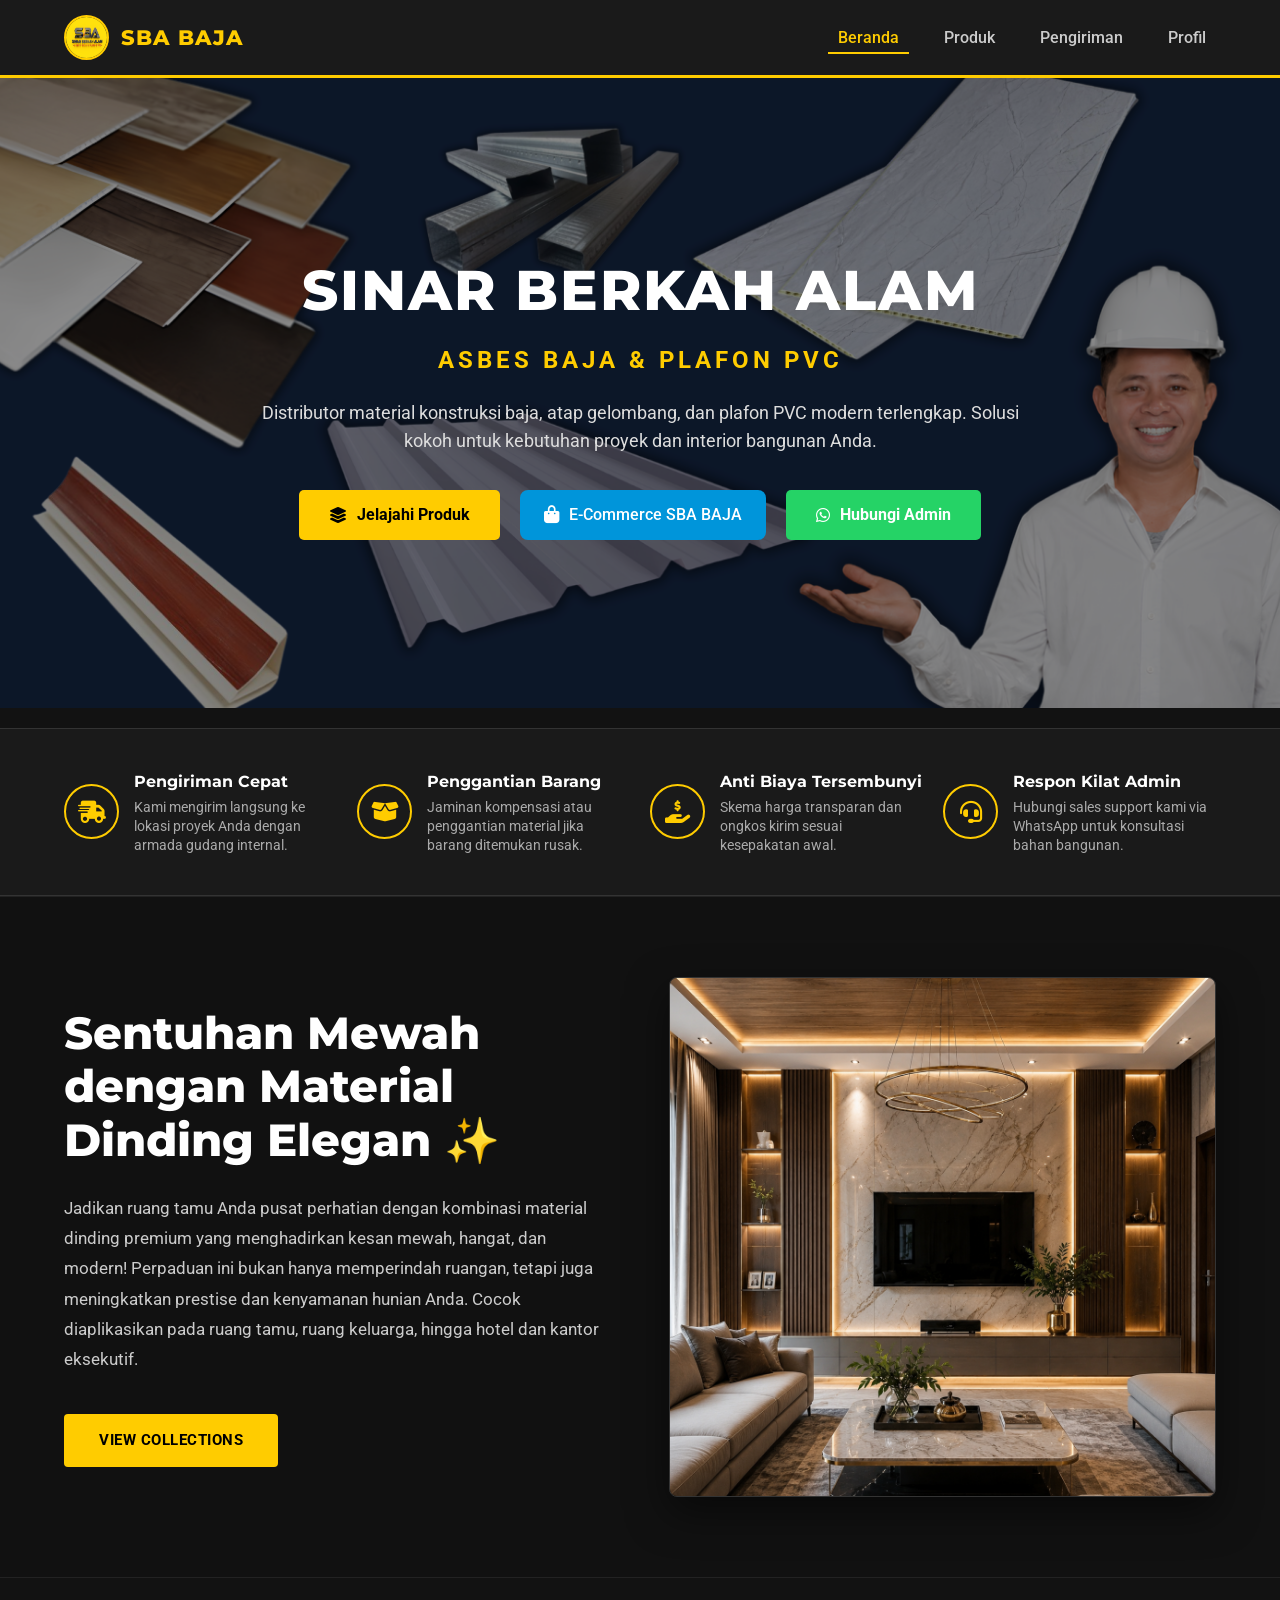
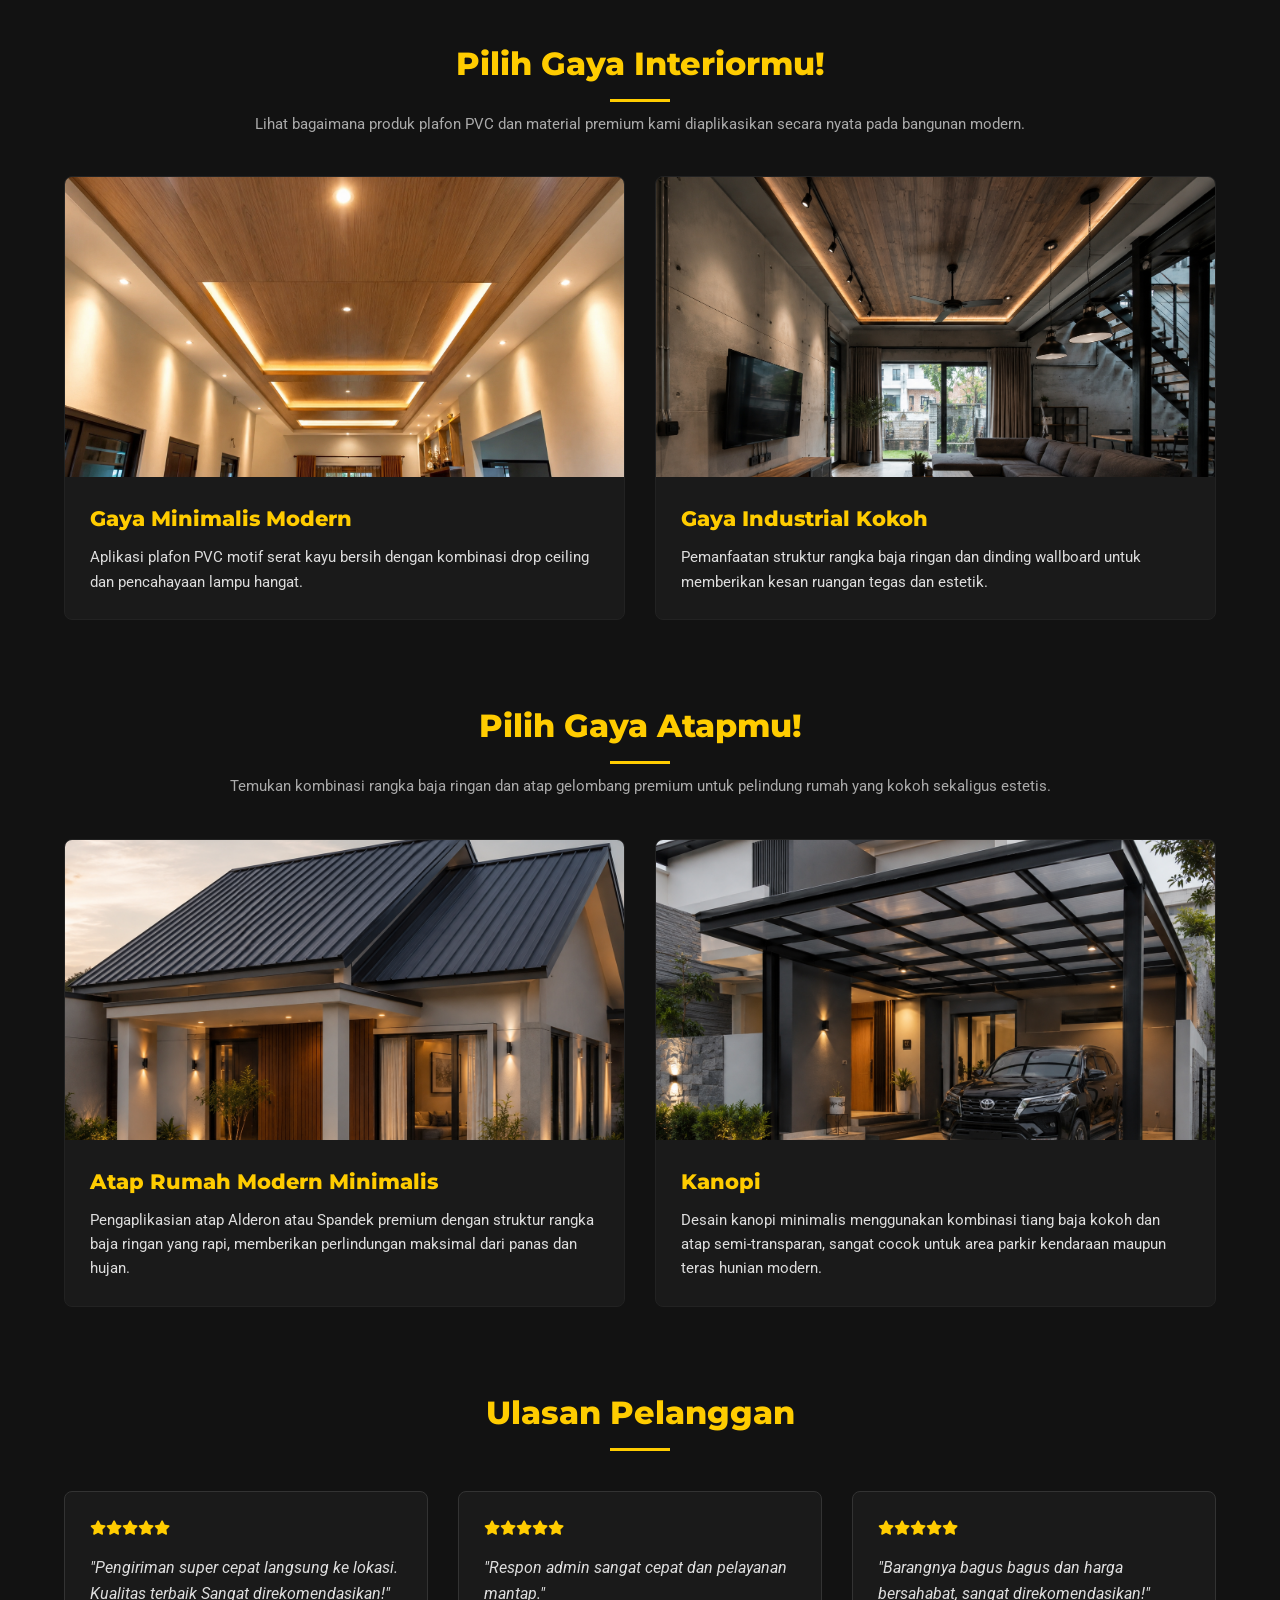
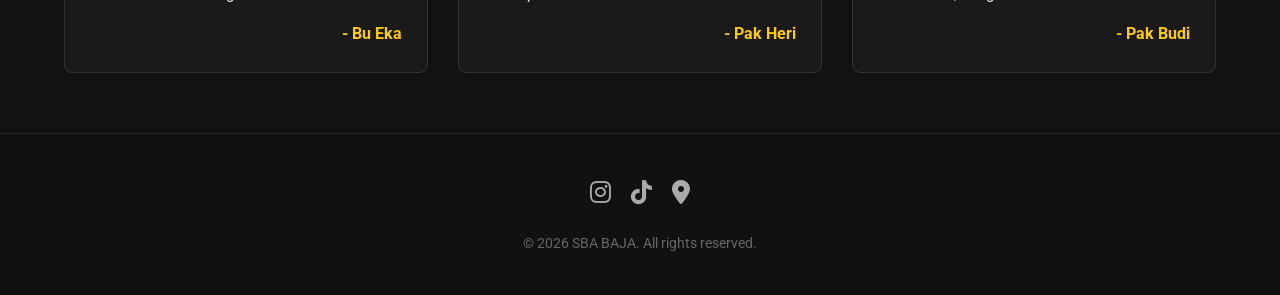
==== commit fe64760d: "Add files via upload" ====
--- a/index.html
+++ b/index.html
@@ -36,6 +36,8 @@
             <p class="hero-desc">Distributor material konstruksi baja, atap gelombang, dan plafon PVC modern terlengkap. Solusi kokoh untuk kebutuhan proyek dan interior bangunan Anda.</p>
             <div class="hero-buttons">
                 <a href="katalog.html" class="btn-primary"><i class="fa-solid fa-layer-group"></i> Jelajahi Produk</a>
+                <!-- TOMBOL BLIBLI BARU DI TENGAH -->
+                <a href="https://siplah.blibli.com/merchant-detail/STSB-1174?itemPerPage=40&page=0&merchantId=STSB-1174" target="_blank" class="btn-blibli"><i class="fa-solid fa-bag-shopping"></i> E-Commerce SBA BAJA</a>
                 <a href="https://wa.me/6287849456328?text=Halo%20SBA%20Baja,%20saya%20ingin%20tanya%20mengenai%20produk%20Anda." target="_blank" class="btn-whatsapp"><i class="fa-brands fa-whatsapp"></i> Hubungi Admin</a>
             </div>
         </div>
@@ -82,7 +84,7 @@
         </div>
     </section>
 
-    <!-- SEKSI HIGHLIGHT PROYEK (Berdasarkan Gambar image_b0f7e9.jpg) -->
+    <!-- SEKSI HIGHLIGHT PROYEK -->
     <section class="highlight-container">
         <div class="highlight-content">
             <div class="highlight-text-box">
@@ -91,7 +93,6 @@
                 <a href="katalog.html" class="btn-view-collections">View Collections</a>
             </div>
             <div class="highlight-image-box">
-                <!-- Ganti 'foto-ruang-tamu.jpeg' dengan nama file foto interior Anda -->
                 <img src="interiornew.png" alt="Aplikasi Material Dinding Mewah">
             </div>
         </div>
@@ -124,14 +125,13 @@
         </div>
     </section>
 
-<section class="roof-inspiration-container">
+    <section class="roof-inspiration-container">
         <h2 class="section-title">Pilih Gaya Atapmu!</h2>
         <p class="section-subtitle">Temukan kombinasi rangka baja ringan dan atap gelombang premium untuk pelindung rumah yang kokoh sekaligus estetis.</p>
         
         <div class="roof-grid">
             <div class="roof-card">
                 <div class="roof-img-box">
-                    <!-- Ganti 'atap-minimalis.jpg' dengan file foto proyek atap/kanopi Anda -->
                     <img src="atap.png" alt="Inspirasi Atap Rumah Minimalis">
                 </div>
                 <div class="roof-info">
@@ -142,7 +142,6 @@
 
             <div class="roof-card">
                 <div class="roof-img-box">
-                    <!-- Ganti 'kanopi-baja.jpg' dengan file foto proyek kanopi/gudang Anda -->
                     <img src="kanopi.png" alt="Inspirasi Kanopi Baja Ringan">
                 </div>
                 <div class="roof-info">
--- a/style.css
+++ b/style.css
@@ -1610,4 +1610,47 @@
     .shipping-hero-content h1 { font-size: 2rem; }
     .reviews-header h2 { font-size: 1.8rem; }
     .shipping-single-img-box { height: 250px; }
+}
+
+/* Styling Tombol Blibli Baru */
+.btn-blibli {
+    display: inline-flex;
+    align-items: center;
+    justify-content: center;
+    gap: 10px;
+    padding: 12px 24px;
+    background-color: #0095da; /* Warna resmi Blibli */
+    color: #ffffff;
+    font-family: 'Roboto', sans-serif;
+    font-weight: 500;
+    font-size: 1rem;
+    text-decoration: none;
+    border-radius: 8px;
+    transition: background-color 0.3s ease, transform 0.2s ease;
+    cursor: pointer;
+}
+
+.btn-blibli:hover {
+    background-color: #007bb5; /* Warna saat disorot (lebih gelap sedikit) */
+    transform: translateY(-2px);
+}
+
+.btn-blibli i {
+    font-size: 1.1rem;
+}
+
+/* Responsivitas untuk layar HP agar tombol turun rapi kebawah */
+@media (max-width: 768px) {
+    .hero-buttons {
+        display: flex;
+        flex-direction: column;
+        gap: 12px;
+        width: 100%;
+        max-width: 320px;
+        margin: 0 auto;
+    }
+    
+    .btn-blibli {
+        width: 100%;
+    }
 }
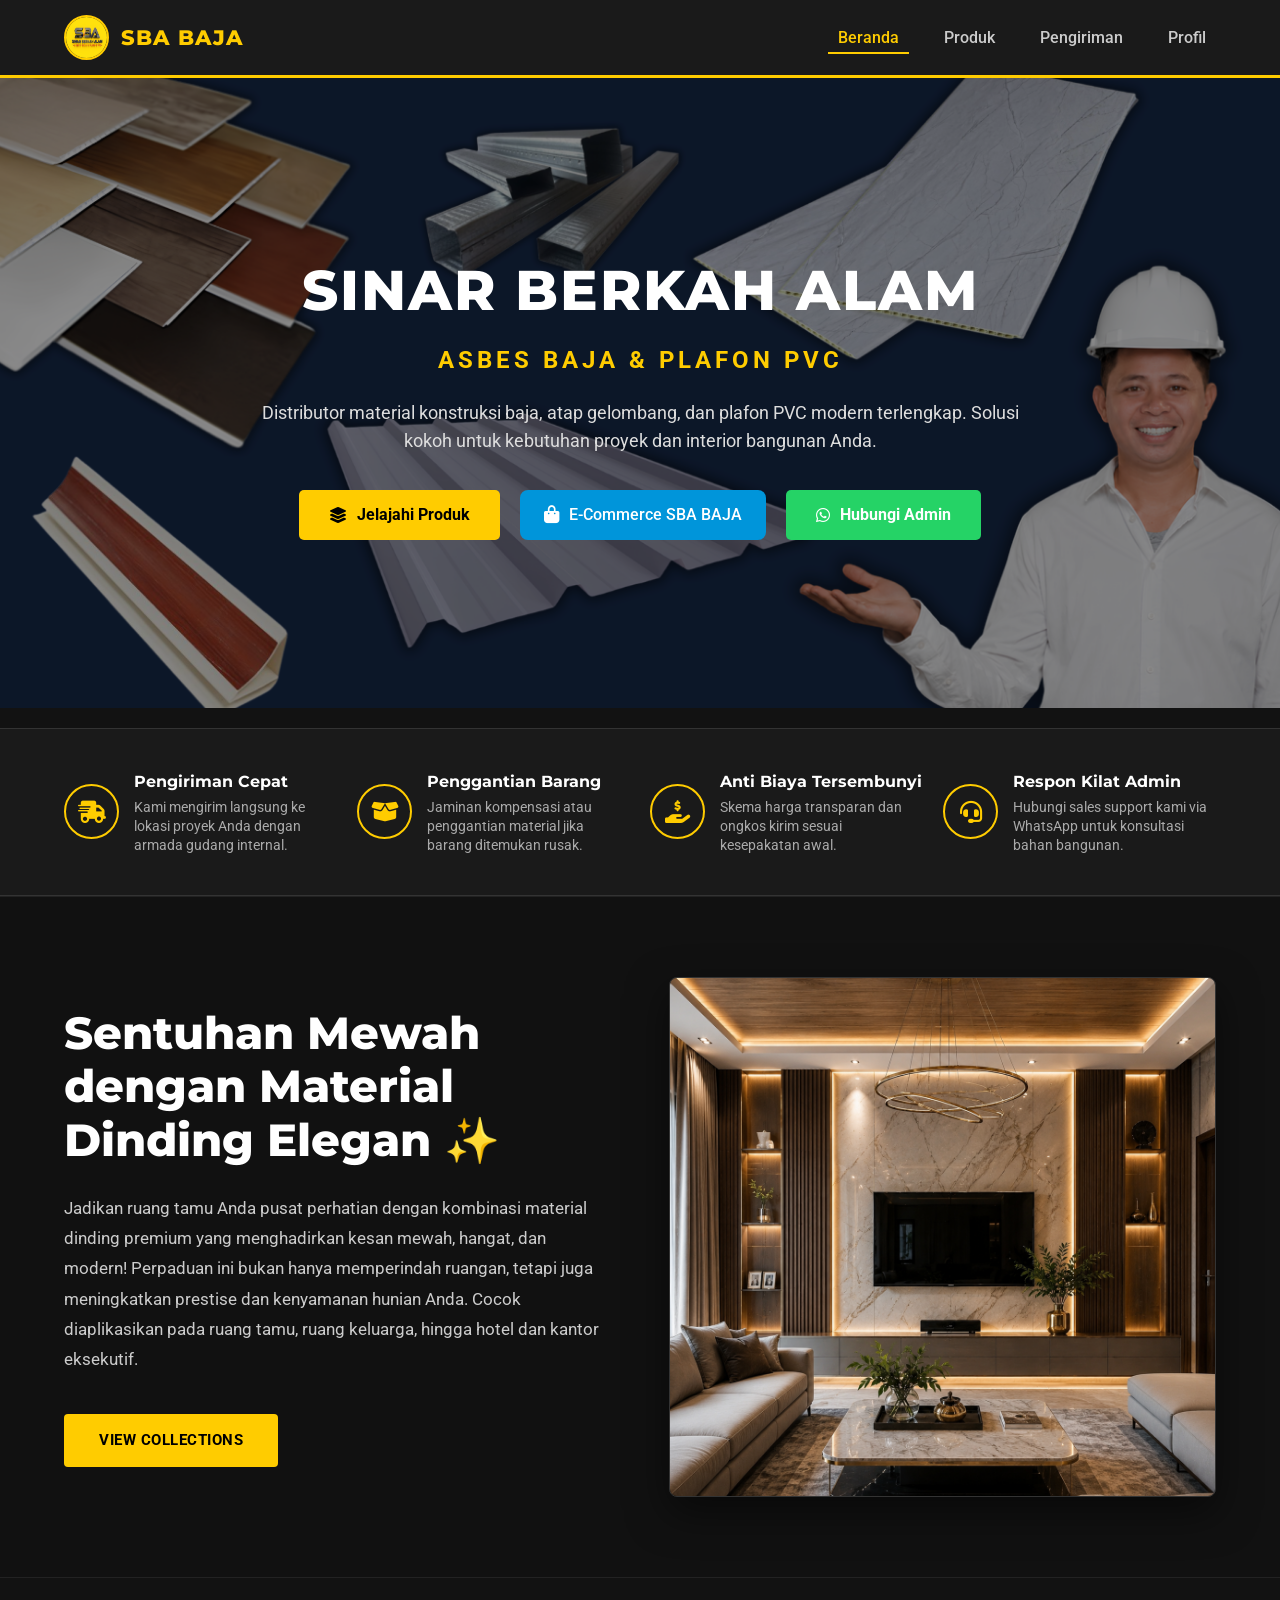
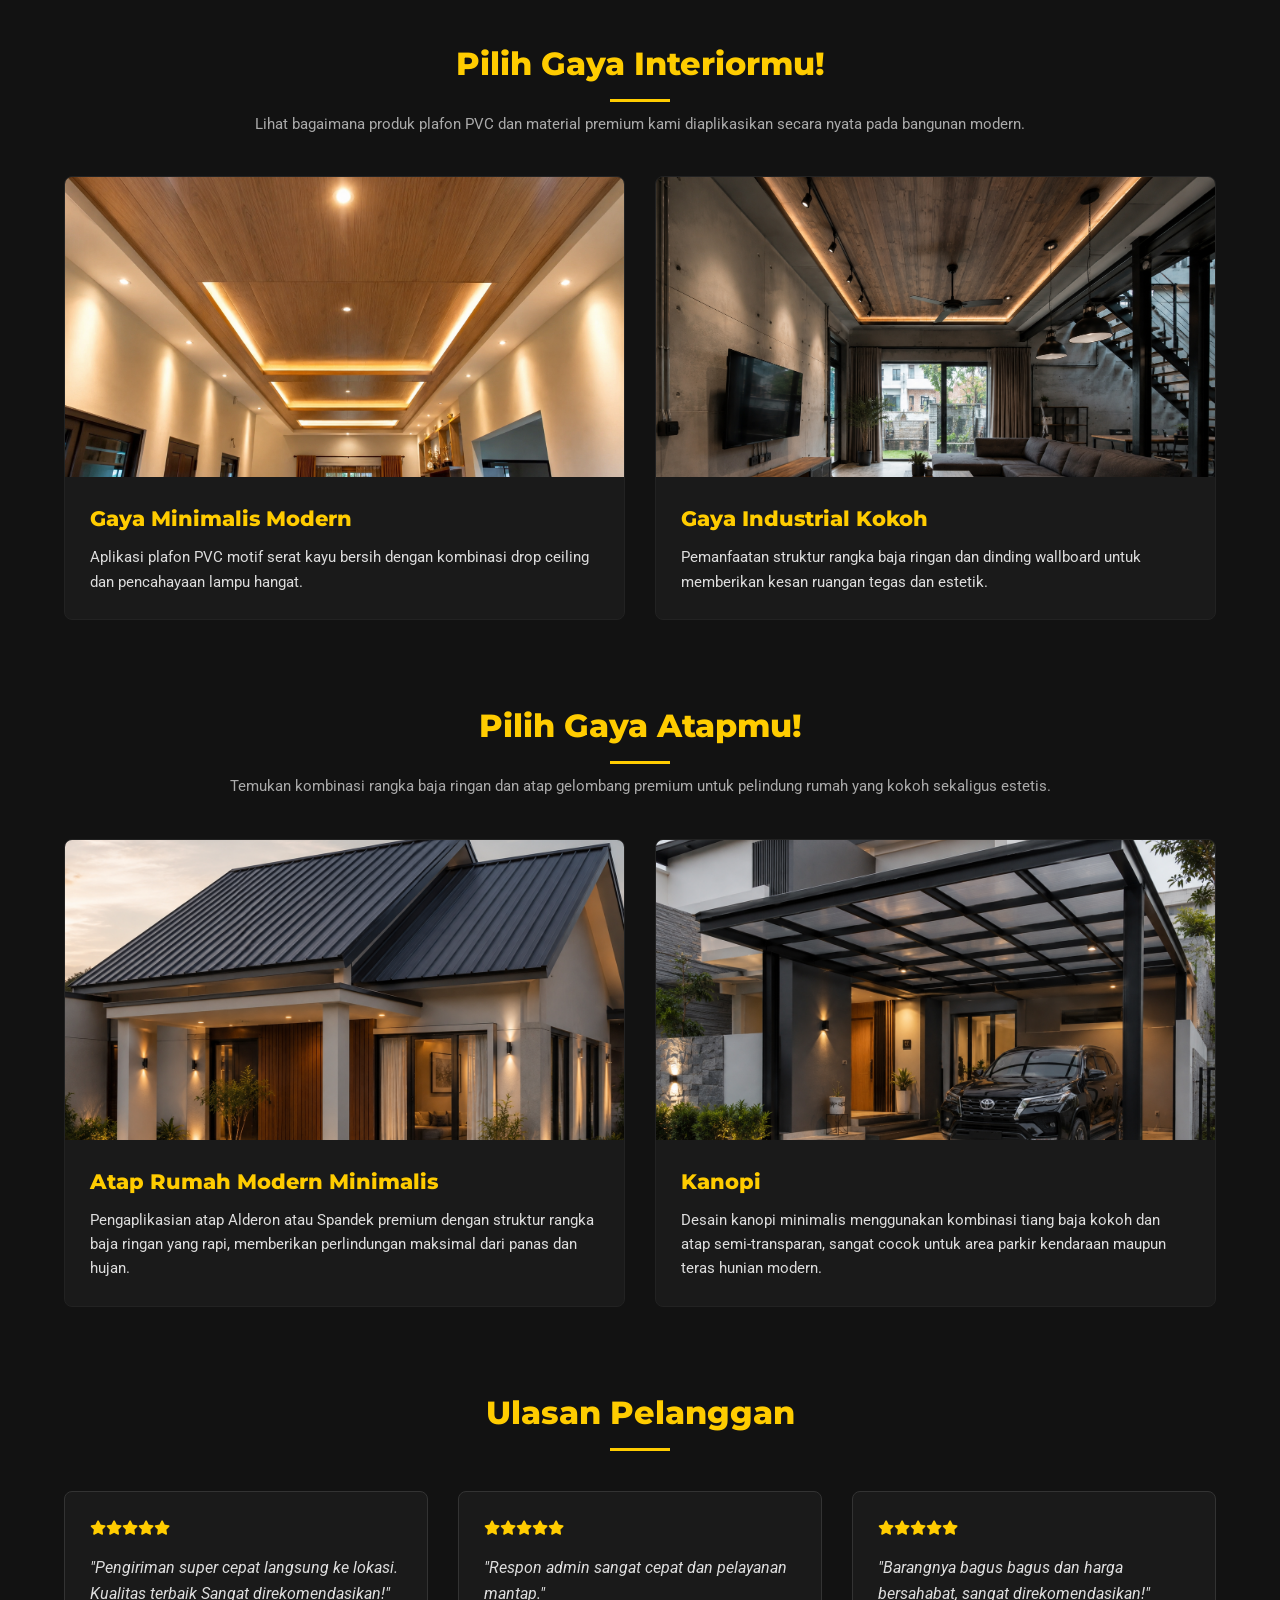
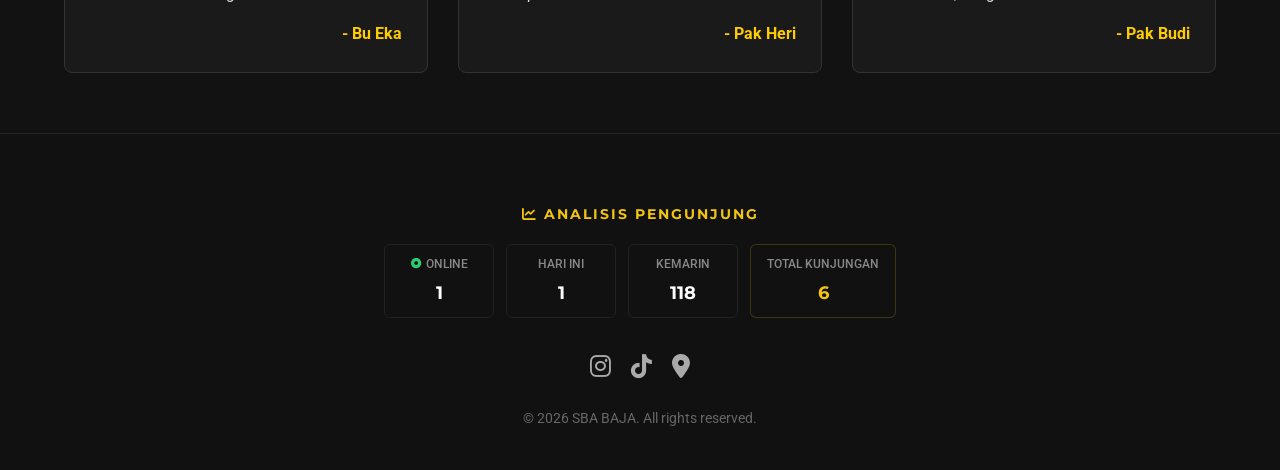
==== commit 9e2f110a: "Add files via upload" ====
--- a/index.html
+++ b/index.html
@@ -179,8 +179,32 @@
         </div>
     </section>
 
-    <footer>
+<footer>
         <div class="footer-container">
+            
+            <!-- SEKSI STATISTIK KUNJUNGAN KUSTOM (MURNI TEKS PREMIUM) -->
+            <div class="statistics-box">
+                <h5><i class="fa-solid fa-chart-line"></i> Analisis Pengunjung</h5>
+                <div class="stat-badge-grid">
+                    <div class="stat-card online">
+                        <span class="stat-label"><i class="fa-solid fa-circle-dot"></i> Online</span>
+                        <span class="stat-number" id="count-online">1</span>
+                    </div>
+                    <div class="stat-card">
+                        <span class="stat-label">Hari Ini</span>
+                        <span class="stat-number" id="count-today">...</span>
+                    </div>
+                    <div class="stat-card">
+                        <span class="stat-label">Kemarin</span>
+                        <span class="stat-number" id="count-yesterday">...</span>
+                    </div>
+                    <div class="stat-card total">
+                        <span class="stat-label">Total Kunjungan</span>
+                        <span class="stat-number" id="count-total">...</span>
+                    </div>
+                </div>
+            </div>
+
             <div class="social-icons">
                 <a href="https://www.instagram.com/sba_baja28?utm_source=ig_web_button_share_sheet&igsh=ZDNlZDc0MzIxNw==" target="_blank" aria-label="Instagram"><i class="fa-brands fa-instagram"></i></a>
                 <a href="https://www.tiktok.com/@cahayabarokahperk?is_from_webapp=1&sender_device=pc" target="_blank" aria-label="TikTok"><i class="fa-brands fa-tiktok"></i></a>
@@ -190,5 +214,53 @@
         </div>
     </footer>
 
+    <!-- LOGIKA JAVASCRIPT UNTUK SIMULASI DATA TRAFFIC SECARA REAL-TIME -->
+    <script>
+        document.addEventListener("DOMContentLoaded", function() {
+            // Menggunakan localStorage agar hitungan total tersimpan persis seperti database ringan
+            let totalCounter = localStorage.getItem('sba_total_visits');
+            let todayCounter = localStorage.getItem('sba_today_visits');
+            let lastVisitDate = localStorage.getItem('sba_last_visit_date');
+            
+            let todayObj = new Date();
+            let dateString = todayObj.toDateString();
+
+            // Setup angka awal jika website baru pertama kali dijalankan
+            if (!totalCounter) {
+                totalCounter = 5; // Angka awalan agar web tidak terlihat 0 banget (Social Proof)
+                todayCounter = 3;
+                localStorage.setItem('sba_yesterday_visits', 118);
+            }
+
+            // Logika reset harian (jika ganti hari, mindah data hari ini ke kemarin)
+            if (lastVisitDate !== dateString) {
+                if(lastVisitDate) {
+                    localStorage.setItem('sba_yesterday_visits', todayCounter || 3);
+                }
+                todayCounter = 0;
+                localStorage.setItem('sba_last_visit_date', dateString);
+            }
+
+            // Tambah hitungan setiap ada refresh halaman baru
+            totalCounter = parseInt(totalCounter) + 1;
+            todayCounter = parseInt(todayCounter) + 1;
+
+            // Simpan kembali ke penyimpanan browser
+            localStorage.setItem('sba_total_visits', totalCounter);
+            localStorage.setItem('sba_today_visits', todayCounter);
+
+            // Cetak angka-angka tersebut ke dalam HTML web secara instan
+            document.getElementById('count-today').innerText = todayCounter.toLocaleString('id-ID');
+            document.getElementById('count-yesterday').innerText = parseInt(localStorage.getItem('sba_yesterday_visits')).toLocaleString('id-ID');
+            document.getElementById('count-total').innerText = totalCounter.toLocaleString('id-ID');
+
+            // Simulasi fluktuasi pengunjung online secara real-time agar terlihat hidup
+            setInterval(function() {
+                // Mengacak angka antara 1 sampai 4 perangkat yang sedang aktif barengan
+                let randomOnline = Math.floor(Math.random() * 1) + 1;
+                document.getElementById('count-online').innerText = randomOnline;
+            }, 50000); // Angka online berganti acak setiap 5 detik
+        });
+    </script>
 </body>
 </html>
--- a/style.css
+++ b/style.css
@@ -1653,4 +1653,103 @@
     .btn-blibli {
         width: 100%;
     }
+}
+
+/* Container Utama Box Statistik Kustom */
+.statistics-box {
+    margin: 30px auto;
+    max-width: 600px;
+    text-align: center;
+}
+
+.statistics-box h5 {
+    color: #f1c40f; /* Warna kuning khas SBA BAJA */
+    font-family: 'Montserrat', sans-serif;
+    font-size: 0.85rem;
+    font-weight: 700;
+    margin-bottom: 18px;
+    text-transform: uppercase;
+    letter-spacing: 2px;
+}
+
+/* Flexbox Grid agar tersusun kesamping di laptop, otomatis ke bawah di HP */
+.stat-badge-grid {
+    display: flex;
+    justify-content: center;
+    align-items: center;
+    gap: 12px;
+    flex-wrap: wrap;
+}
+
+/* Desain Kartu Angka Minimalis */
+.stat-card {
+    background: #111111;
+    border: 1px solid #222;
+    padding: 10px 16px;
+    border-radius: 6px;
+    min-width: 110px;
+    display: flex;
+    flex-direction: column;
+    align-items: center;
+    gap: 4px;
+    transition: all 0.3s ease;
+}
+
+.stat-card:hover {
+    border-color: #555;
+    transform: translateY(-2px);
+}
+
+/* Label Deskripsi Atas */
+.stat-label {
+    font-size: 0.75rem;
+    color: #888888;
+    text-transform: uppercase;
+    font-family: 'Roboto', sans-serif;
+    font-weight: 500;
+}
+
+/* Angka Statistik Utama */
+.stat-number {
+    font-size: 1.15rem;
+    color: #ffffff;
+    font-family: 'Montserrat', sans-serif;
+    font-weight: 700;
+}
+
+/* Kartu Khusus Vibe Total (Sorotan Kuning) */
+.stat-card.total {
+    border-color: #f1c40f33;
+}
+.stat-card.total .stat-number {
+    color: #f1c40f;
+}
+
+/* Animasi Titik Hijau Berkedip pada Status ONLINE */
+.stat-card.online .stat-label i {
+    color: #2ecc71;
+    font-size: 0.65rem;
+    animation: blinkAnimation 1.5s infinite ease-in-out;
+    vertical-align: middle;
+    margin-right: 2px;
+}
+
+@keyframes blinkAnimation {
+    0% { opacity: 0.3; }
+    50% { opacity: 1; }
+    100% { opacity: 0.3; }
+}
+
+/* Responsivitas Layar HP */
+@media (max-width: 600px) {
+    .stat-badge-grid {
+        display: grid;
+        grid-template-columns: 1fr 1fr; /* Membagi jadi 2 baris 2 kolom di HP */
+        gap: 10px;
+        padding: 0 15px;
+    }
+    .stat-card {
+        min-width: unset;
+        width: 100%;
+    }
 }
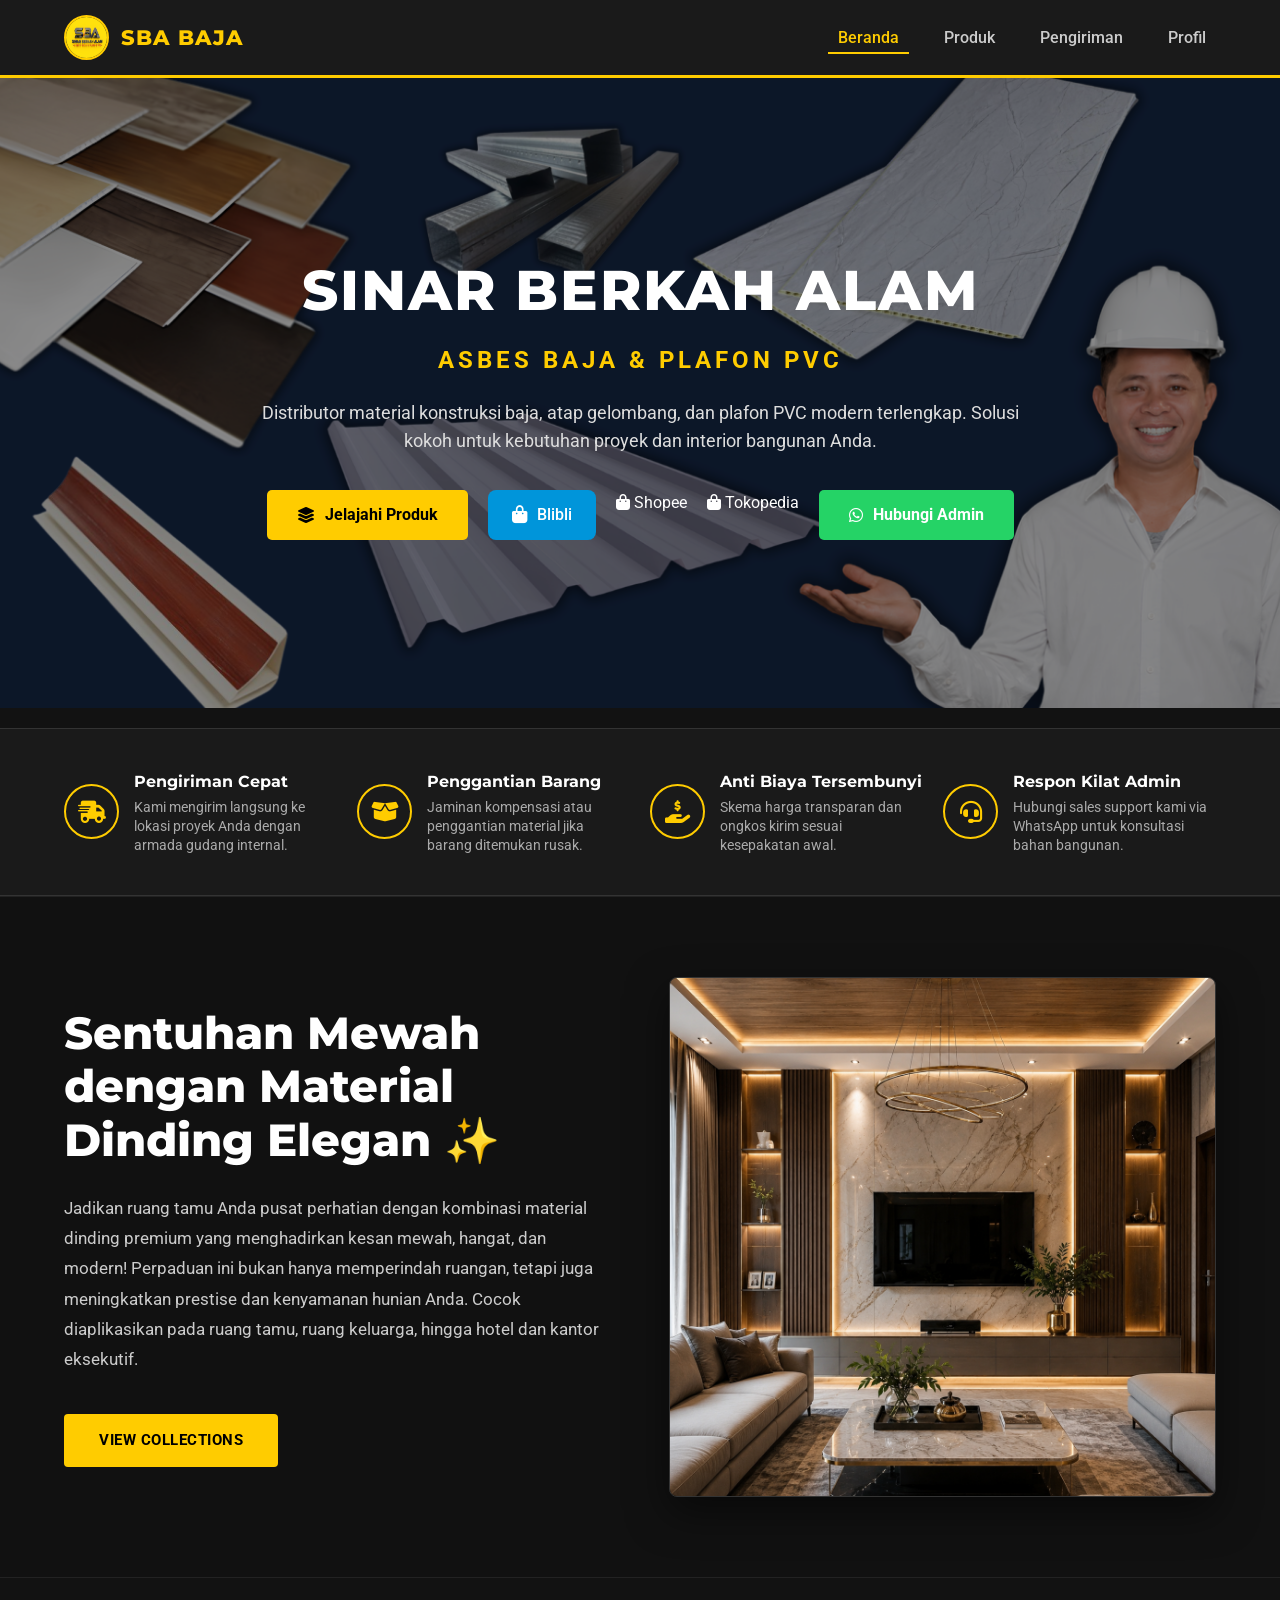
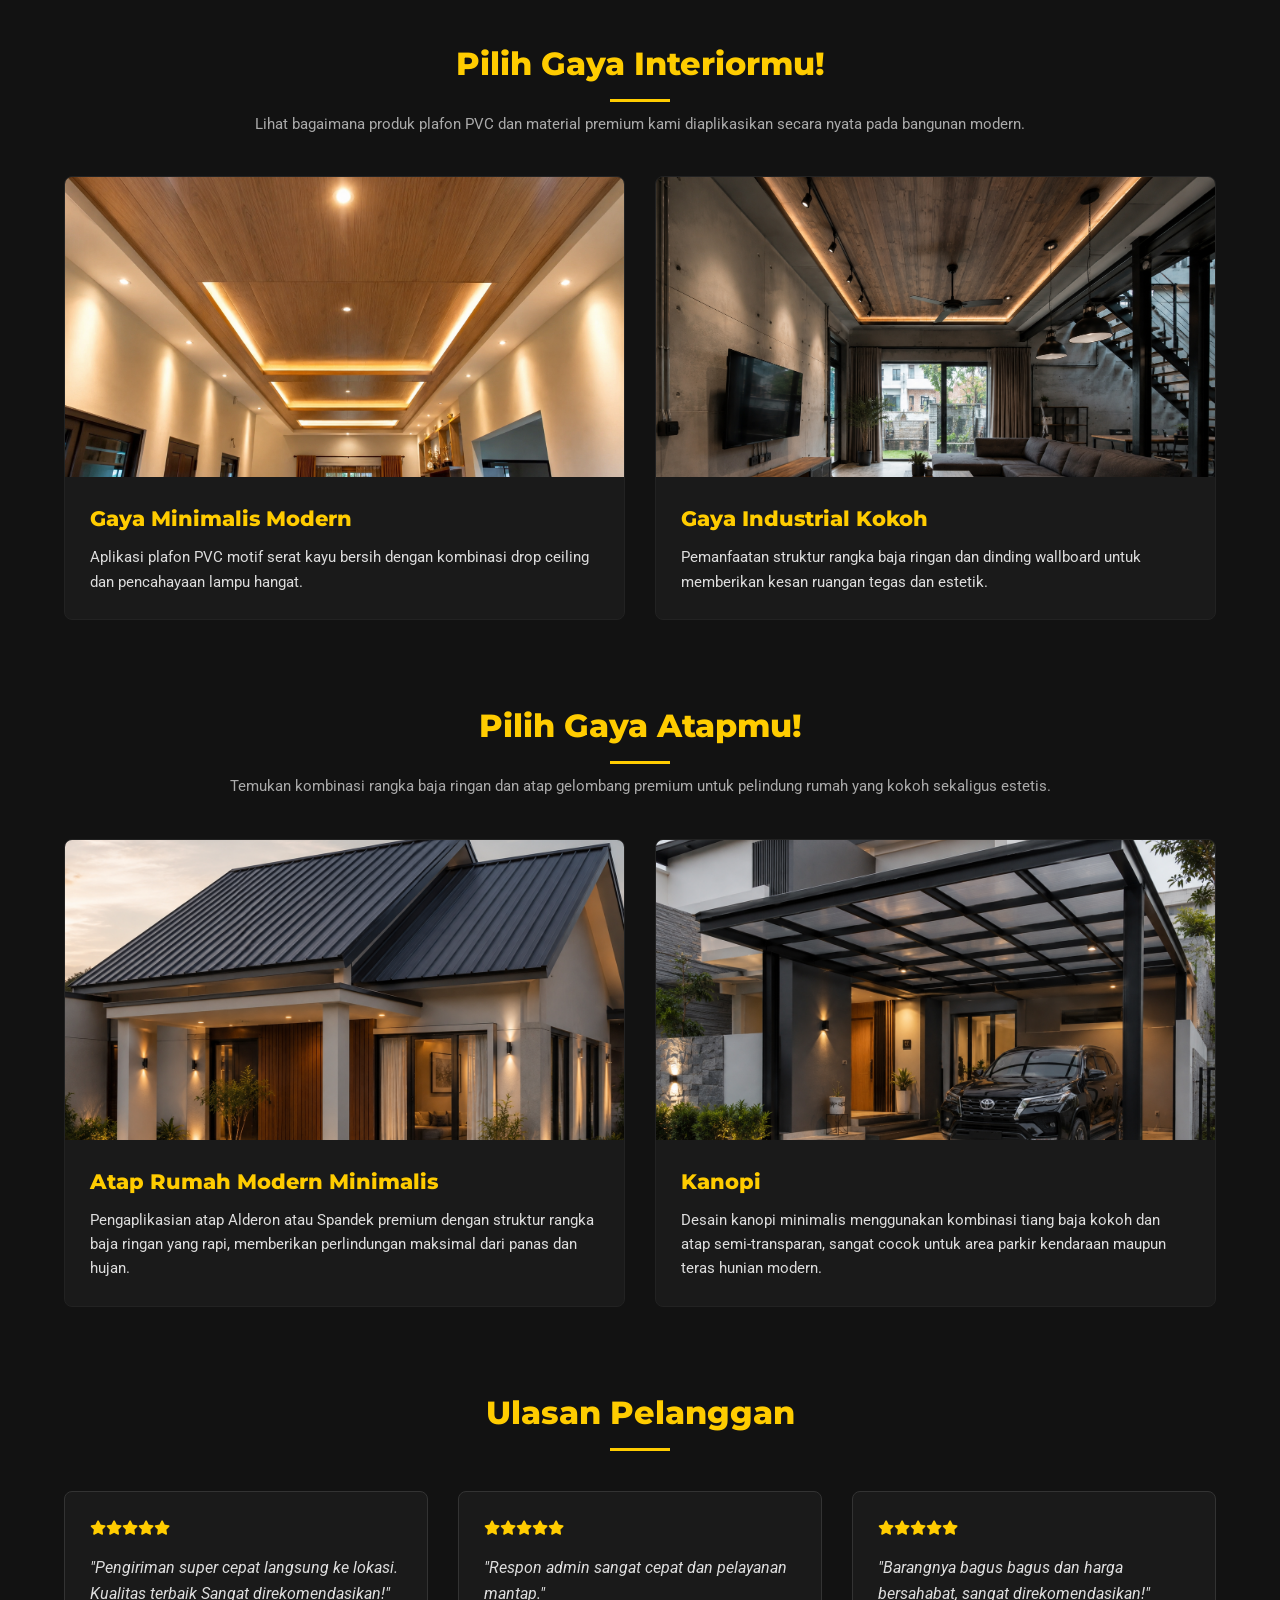
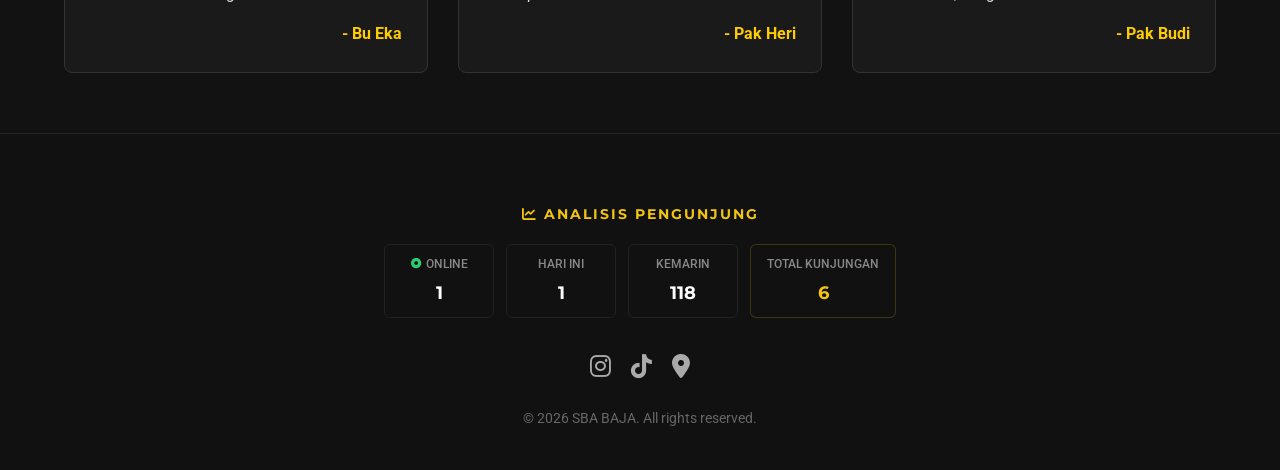
==== commit 706c6bb6: "Add files via upload" ====
--- a/index.html
+++ b/index.html
@@ -37,7 +37,10 @@
             <div class="hero-buttons">
                 <a href="katalog.html" class="btn-primary"><i class="fa-solid fa-layer-group"></i> Jelajahi Produk</a>
                 <!-- TOMBOL BLIBLI BARU DI TENGAH -->
-                <a href="https://siplah.blibli.com/merchant-detail/STSB-1174?itemPerPage=40&page=0&merchantId=STSB-1174" target="_blank" class="btn-blibli"><i class="fa-solid fa-bag-shopping"></i> E-Commerce SBA BAJA</a>
+                <a href="https://siplah.blibli.com/merchant-detail/STSB-1174?itemPerPage=40&page=0&merchantId=STSB-1174" target="_blank" class="btn-blibli"><i class="fa-solid fa-bag-shopping"></i> Blibli</a>
+                <a href="https://id.shp.ee/151xl9or?smtt=0.0.9" target="_blank" class="btn-shopee"><i class="fa-solid fa-bag-shopping"></i> Shopee</a>
+                <a href="https://vt.tokopedia.com/t/ZS9jGu29q2bbQ-Ro5QI/" target="_blank" class="btn-tokopedia"><i class="fa-solid fa-bag-shopping"></i> Tokopedia</a>
+
                 <a href="https://wa.me/6287849456328?text=Halo%20SBA%20Baja,%20saya%20ingin%20tanya%20mengenai%20produk%20Anda." target="_blank" class="btn-whatsapp"><i class="fa-brands fa-whatsapp"></i> Hubungi Admin</a>
             </div>
         </div>
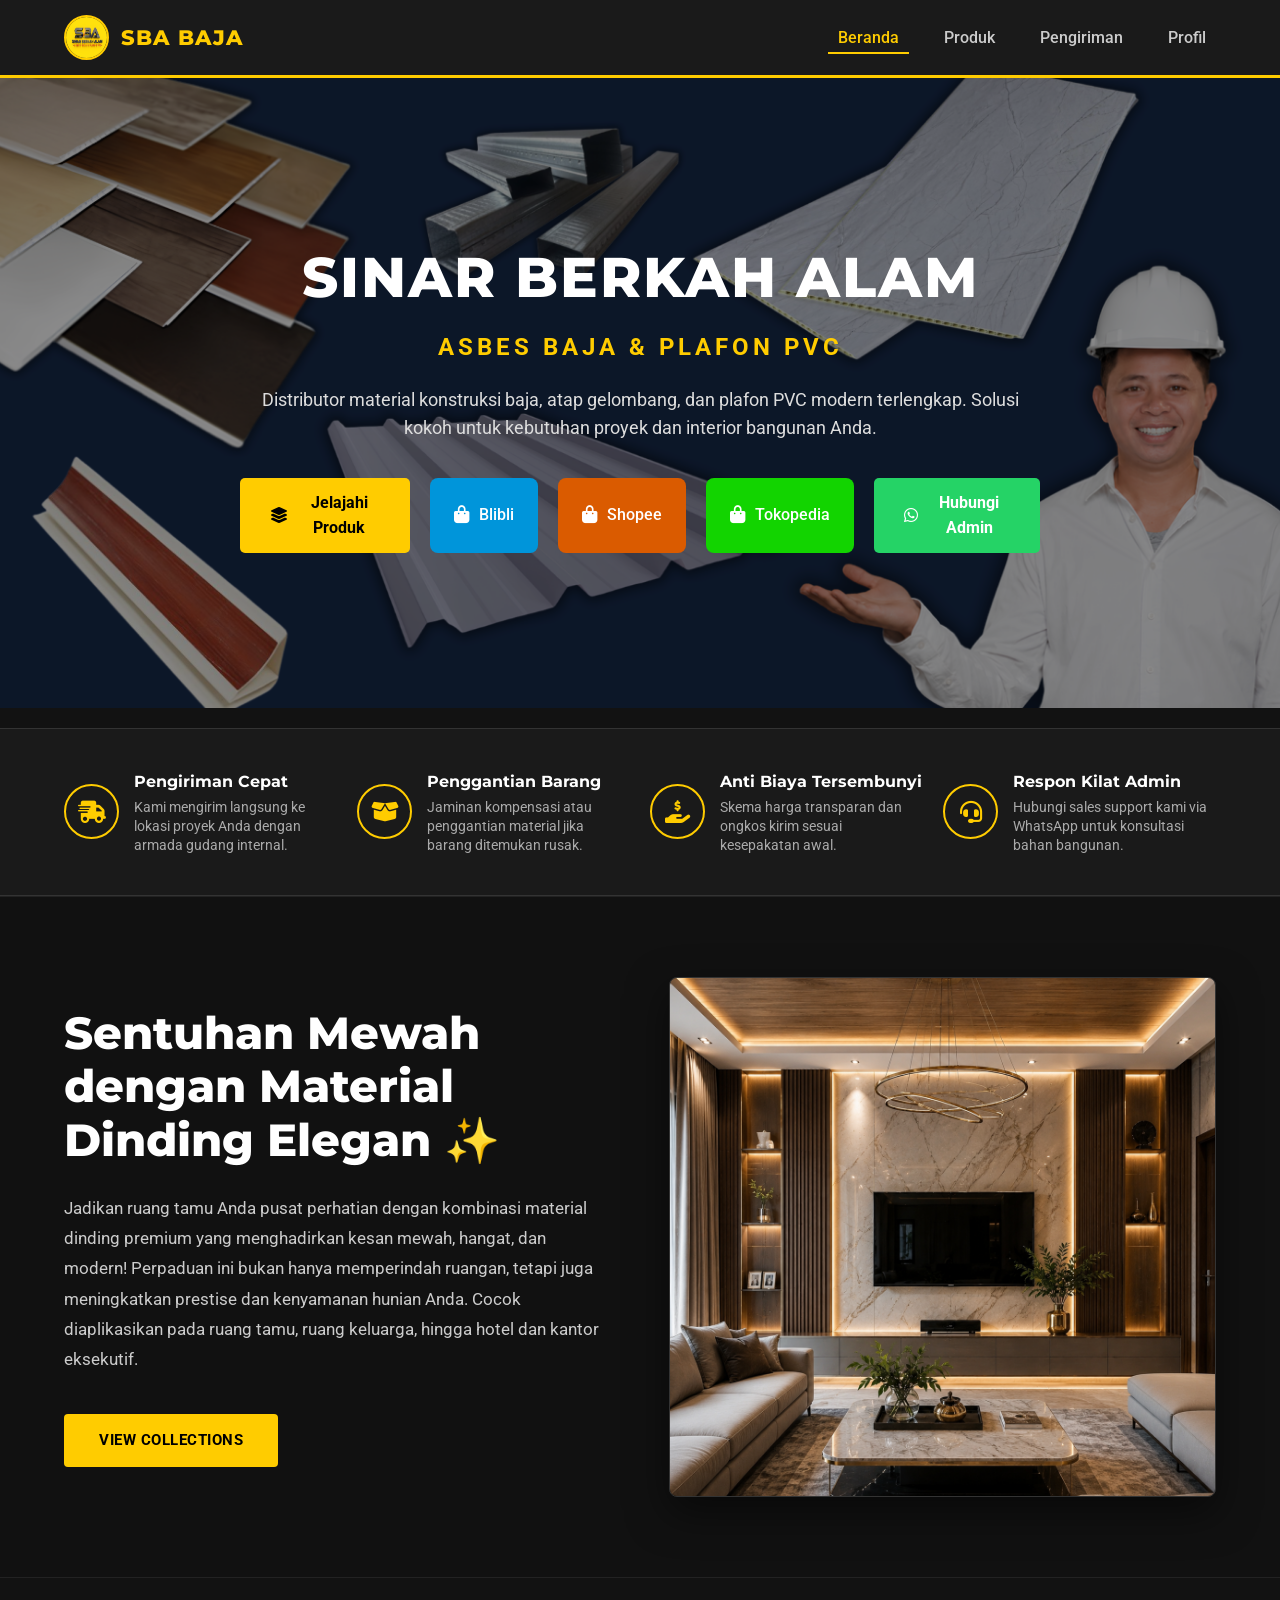
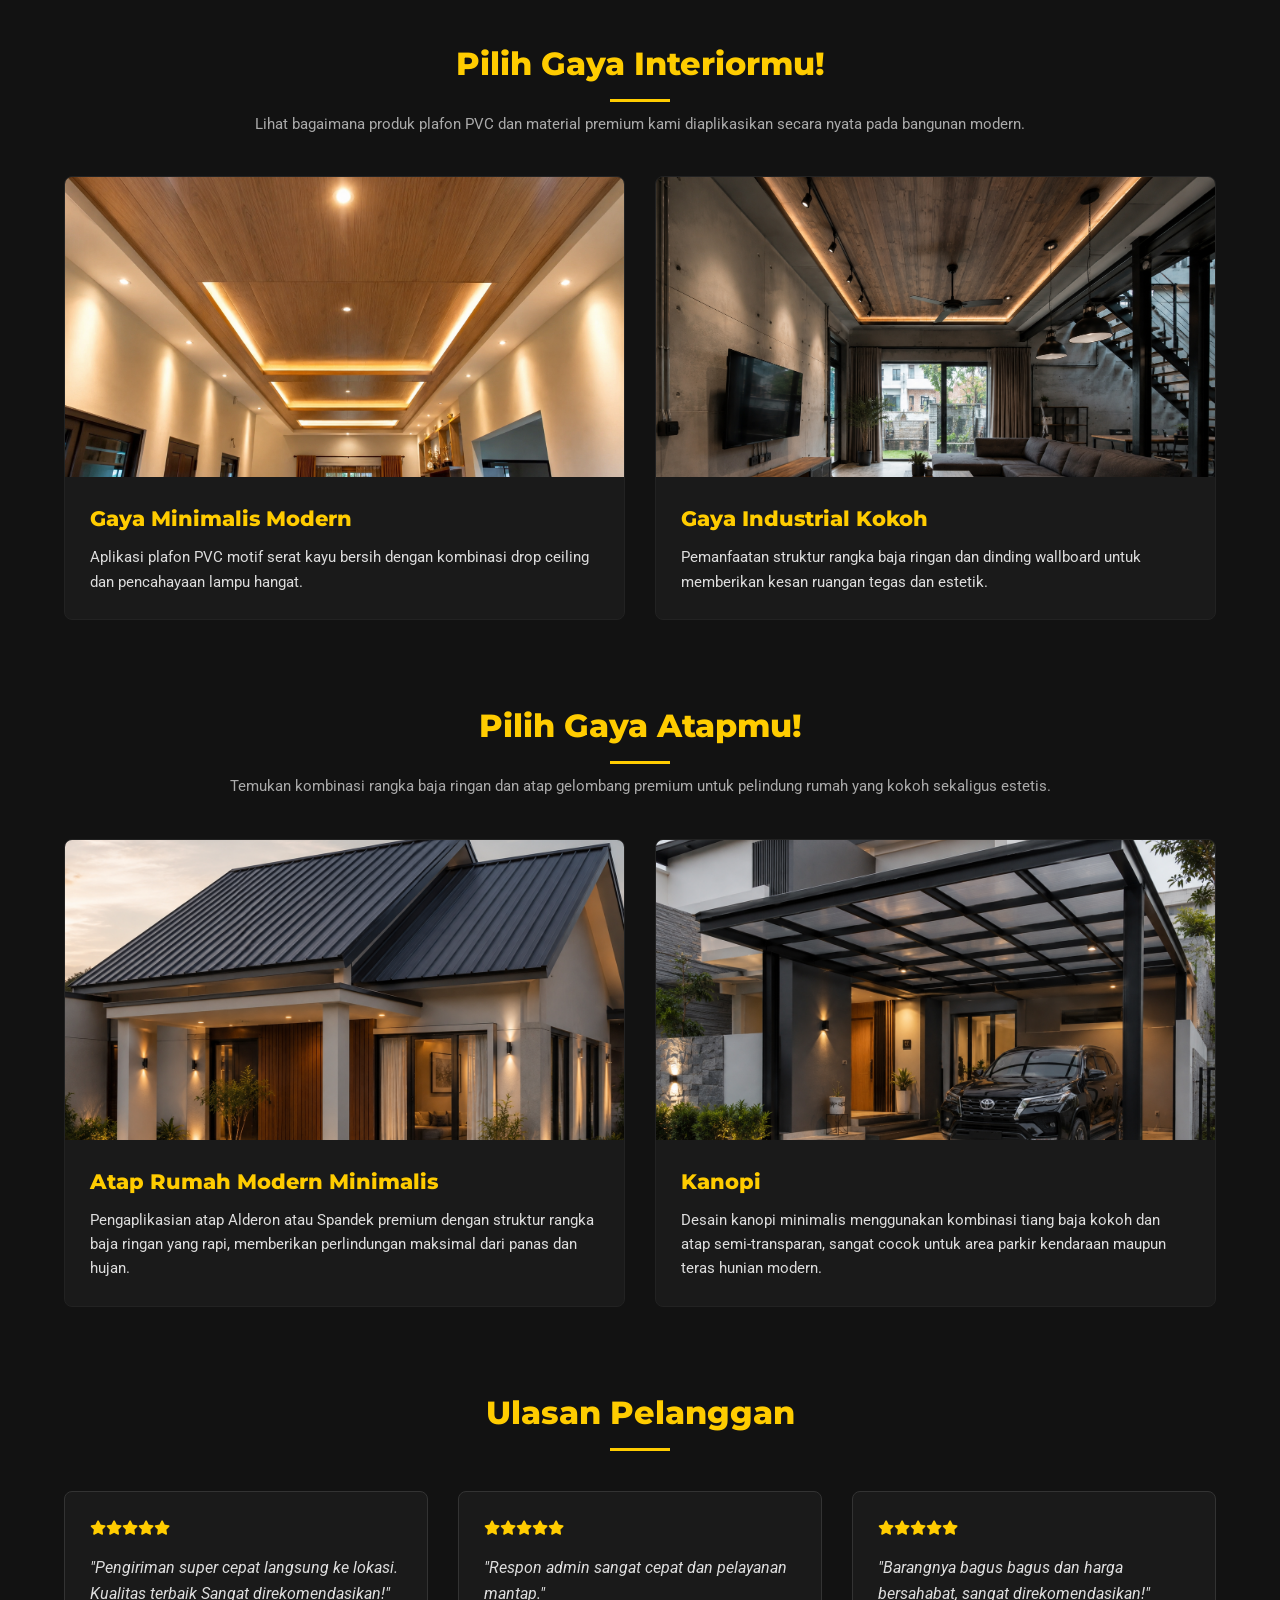
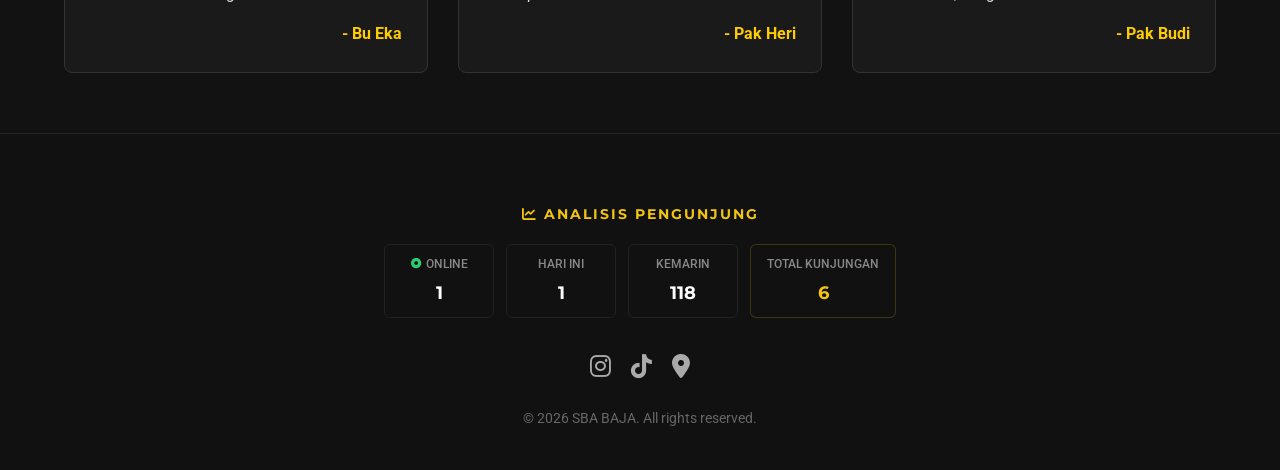
==== commit fa85b418: "Add files via upload" ====
--- a/index.html
+++ b/index.html
@@ -39,7 +39,7 @@
                 <!-- TOMBOL BLIBLI BARU DI TENGAH -->
                 <a href="https://siplah.blibli.com/merchant-detail/STSB-1174?itemPerPage=40&page=0&merchantId=STSB-1174" target="_blank" class="btn-blibli"><i class="fa-solid fa-bag-shopping"></i> Blibli</a>
                 <a href="https://id.shp.ee/151xl9or?smtt=0.0.9" target="_blank" class="btn-shopee"><i class="fa-solid fa-bag-shopping"></i> Shopee</a>
-                <a href="https://vt.tokopedia.com/t/ZS9jGu29q2bbQ-Ro5QI/" target="_blank" class="btn-tokopedia"><i class="fa-solid fa-bag-shopping"></i> Tokopedia</a>
+                <a href="https://vt.tiktok.com/ZSQo5Lqr5/?page=Mall" target="_blank" class="btn-tokopedia"><i class="fa-solid fa-bag-shopping"></i> Tokopedia</a>
 
                 <a href="https://wa.me/6287849456328?text=Halo%20SBA%20Baja,%20saya%20ingin%20tanya%20mengenai%20produk%20Anda." target="_blank" class="btn-whatsapp"><i class="fa-brands fa-whatsapp"></i> Hubungi Admin</a>
             </div>
--- a/style.css
+++ b/style.css
@@ -1655,6 +1655,89 @@
     }
 }
 
+/* Styling Tombol Shopee Baru */
+.btn-shopee {
+    display: inline-flex;
+    align-items: center;
+    justify-content: center;
+    gap: 10px;
+    padding: 12px 24px;
+    background-color: #da5b00; /* Warna resmi Shopee */
+    color: #ffffff;
+    font-family: 'Roboto', sans-serif;
+    font-weight: 500;
+    font-size: 1rem;
+    text-decoration: none;
+    border-radius: 8px;
+    transition: background-color 0.3s ease, transform 0.2s ease;
+    cursor: pointer;
+}
+
+.btn-shopee:hover {
+    background-color: #b84d00; /* Warna saat disorot (lebih gelap sedikit) */
+    transform: translateY(-2px);
+}
+
+.btn-shopee i {
+    font-size: 1.1rem;
+}
+/* Responsivitas untuk layar HP agar tombol turun rapi kebawah */
+@media (max-width: 768px) {
+    .hero-buttons {
+        display: flex;
+        flex-direction: column;
+        gap: 12px;
+        width: 100%;
+        max-width: 320px;
+        margin: 0 auto;
+    }
+    
+    .btn-shopee {
+        width: 100%;
+    }
+}
+/* Styling Tombol Tokopedia Baru */
+.btn-tokopedia {
+    display: inline-flex;
+    align-items: center;
+    justify-content: center;
+    gap: 10px;
+    padding: 12px 24px;
+    background-color: #12d400; /* Warna resmi Tokopedia */
+    color: #ffffff;
+    font-family: 'Roboto', sans-serif;
+    font-weight: 500;
+    font-size: 1rem;
+    text-decoration: none;
+    border-radius: 8px;
+    transition: background-color 0.3s ease, transform 0.2s ease;
+    cursor: pointer;
+}
+
+.btn-tokopedia:hover {
+    background-color: #0fb800; /* Warna saat disorot (lebih gelap sedikit) */
+    transform: translateY(-2px);
+}
+
+.btn-tokopedia i {
+    font-size: 1.1rem;
+}
+
+/* Responsivitas untuk layar HP agar tombol turun rapi kebawah */
+@media (max-width: 768px) {
+    .hero-buttons {
+        display: flex;
+        flex-direction: column;
+        gap: 12px;
+        width: 100%;
+        max-width: 320px;
+        margin: 0 auto;
+    }
+
+    .btn-tokopedia {
+        width: 100%;
+    }
+}
 /* Container Utama Box Statistik Kustom */
 .statistics-box {
     margin: 30px auto;
